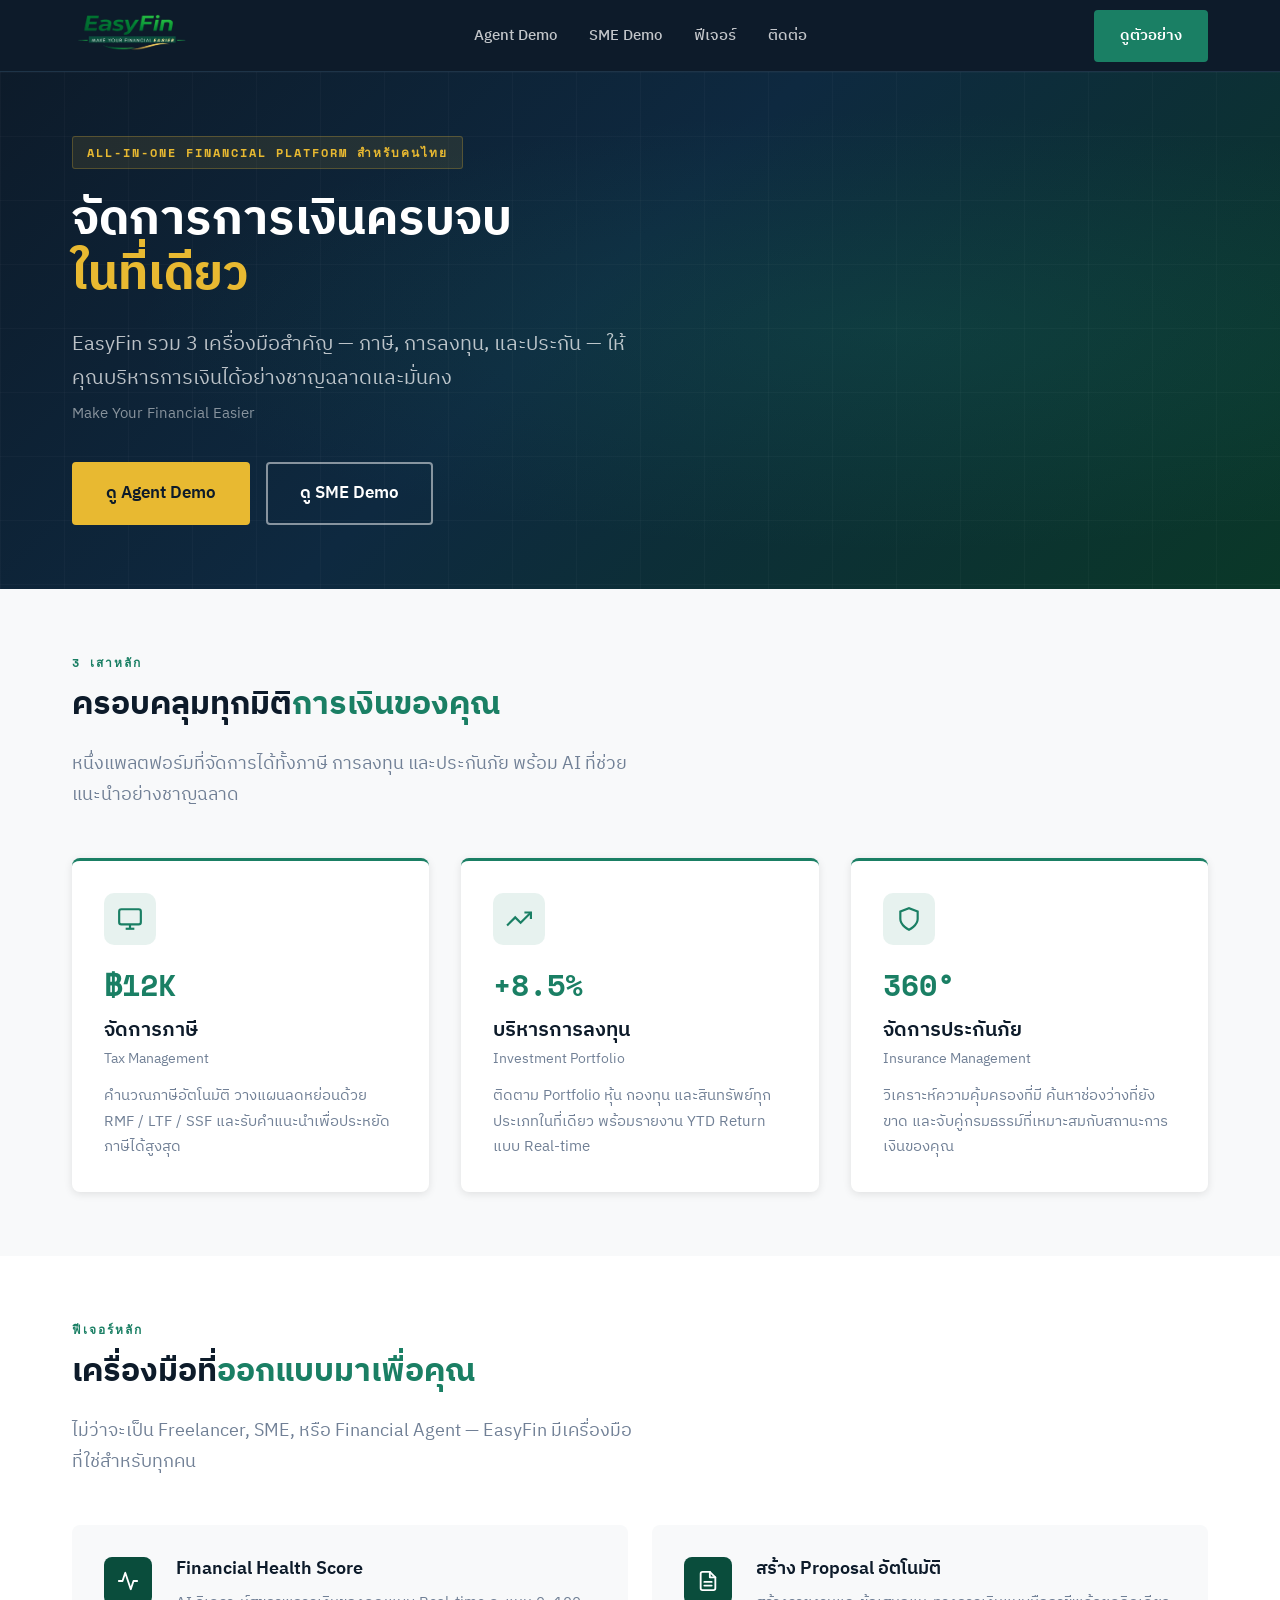
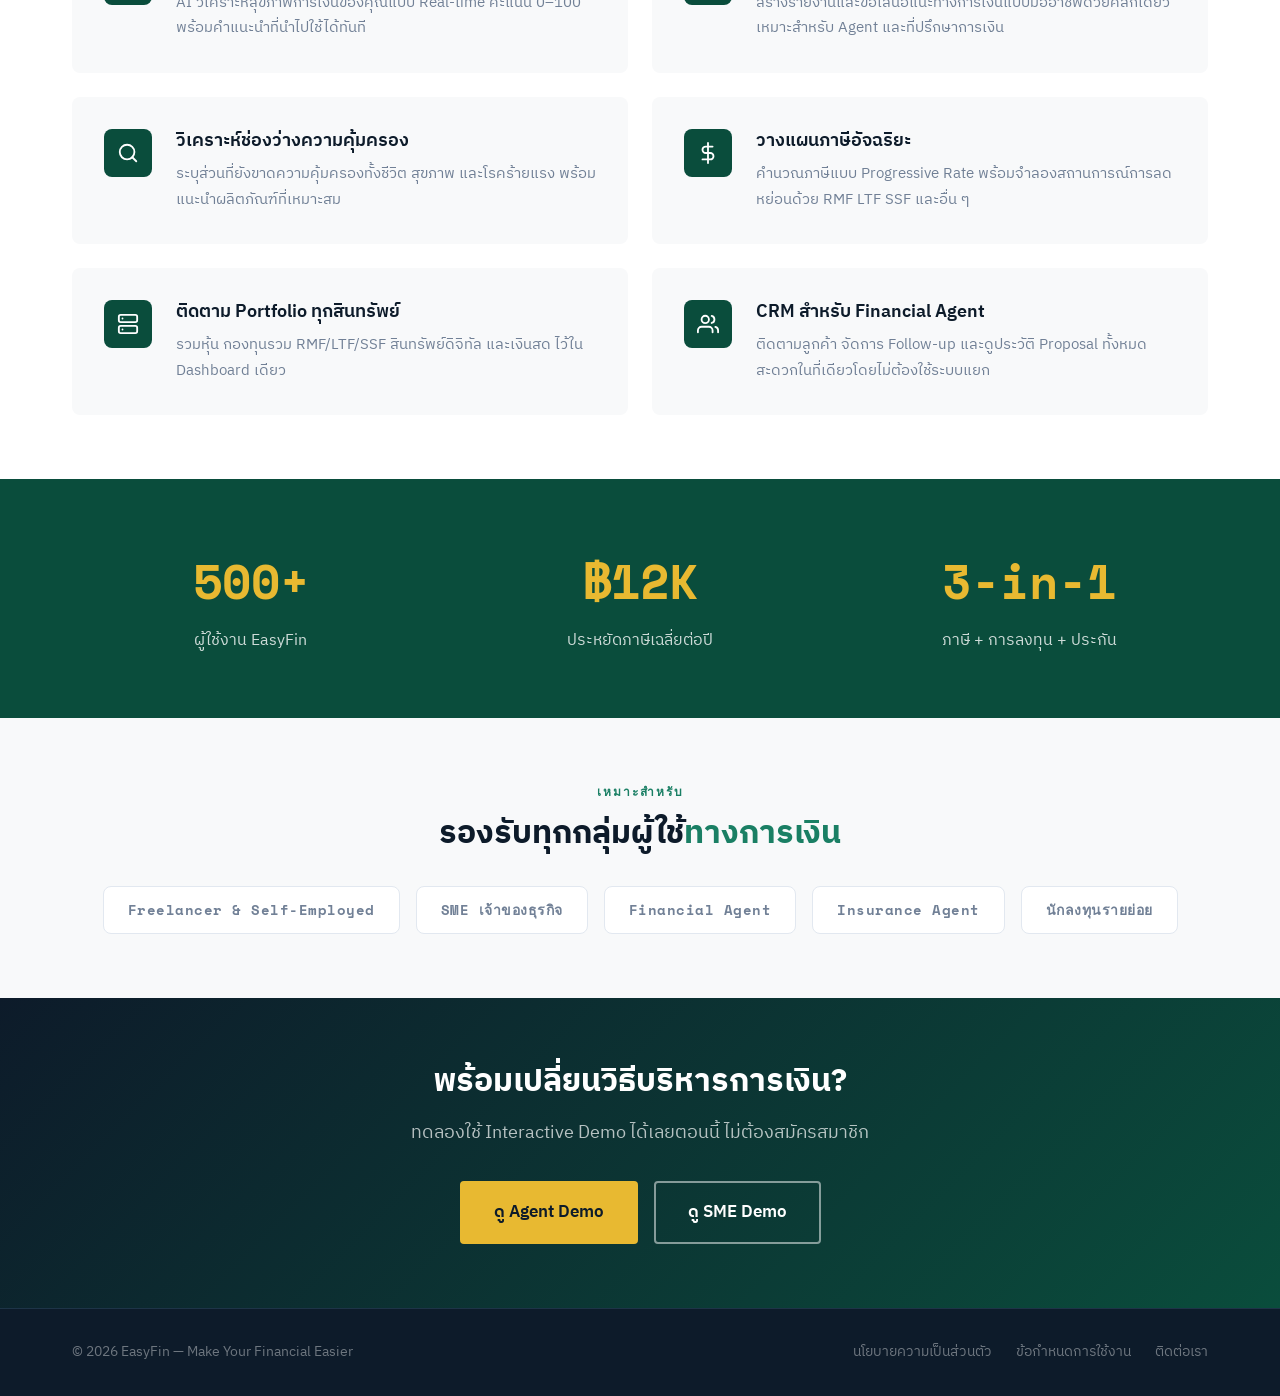
==== index.html @ 5346a288 "html and logo" ====
<!DOCTYPE html>
<html lang="th">
<head>
  <meta charset="UTF-8" />
  <meta name="viewport" content="width=device-width, initial-scale=1.0" />
  <title>EasyFin — จัดการการเงินให้ง่ายขึ้น</title>
  <link rel="preconnect" href="https://fonts.googleapis.com" />
  <link rel="preconnect" href="https://fonts.gstatic.com" crossorigin />
  <link href="https://fonts.googleapis.com/css2?family=IBM+Plex+Sans+Thai:wght@300;400;500;600;700&family=Space+Mono:wght@400;700&display=swap" rel="stylesheet" />
  <link rel="stylesheet" href="css/shared.css" />
  <link rel="stylesheet" href="css/index.css" />
</head>
<body>

  <!-- ======================================================
       HEADER
  ====================================================== -->
  <header class="site-header">
    <div class="container header-inner">

      <a href="index.html" class="logo-link" aria-label="EasyFin หน้าหลัก">
        <img src="ProjectProposal.png" alt="EasyFin Logo"
             onerror="this.style.display='none'; this.nextElementSibling.style.display='flex';" />
        <span class="logo-fallback">Easy<em>Fin</em></span>
      </a>

      <nav class="site-nav" aria-label="เมนูหลัก">
        <a href="agent-demo.html">Agent Demo</a>
        <a href="sme-demo.html">SME Demo</a>
        <a href="#features">ฟีเจอร์</a>
        <a href="#contact">ติดต่อ</a>
      </nav>

      <a href="agent-demo.html" class="btn btn-primary header-cta">ดูตัวอย่าง</a>

      <button class="hamburger" id="hamburger" aria-label="เปิด/ปิดเมนู" aria-expanded="false">
        <span></span><span></span><span></span>
      </button>
    </div>

    <nav class="mobile-nav" id="mobileNav" aria-label="เมนูมือถือ">
      <a href="agent-demo.html">Agent Demo</a>
      <a href="sme-demo.html">SME Demo</a>
      <a href="#features">ฟีเจอร์</a>
      <a href="#contact">ติดต่อ</a>
      <a href="agent-demo.html" class="btn btn-primary">ดูตัวอย่าง</a>
    </nav>
  </header>

  <!-- ======================================================
       HERO
  ====================================================== -->
  <section class="hero page-section">
    <div class="container">
      <div class="hero-content">
        <span class="hero-eyebrow">All-in-One Financial Platform สำหรับคนไทย</span>
        <h1>จัดการการเงินครบจบ<br /><span>ในที่เดียว</span></h1>
        <p class="hero-sub">
          EasyFin รวม 3 เครื่องมือสำคัญ — ภาษี, การลงทุน, และประกัน —
          ให้คุณบริหารการเงินได้อย่างชาญฉลาดและมั่นคง<br />
          <span style="font-size:15px; opacity:0.7;">Make Your Financial Easier</span>
        </p>
        <div class="hero-ctas">
          <a href="agent-demo.html" class="btn btn-accent btn-lg">ดู Agent Demo</a>
          <a href="sme-demo.html"   class="btn btn-outline btn-lg">ดู SME Demo</a>
        </div>
      </div>
    </div>
  </section>

  <!-- ======================================================
       3-PILLAR VALUE PROPS
  ====================================================== -->
  <section class="value-section page-section">
    <div class="container">
      <p class="section-label">3 เสาหลัก</p>
      <h2 class="section-heading">ครอบคลุมทุกมิติ<span>การเงินของคุณ</span></h2>
      <p class="section-sub">
        หนึ่งแพลตฟอร์มที่จัดการได้ทั้งภาษี การลงทุน และประกันภัย พร้อม AI ที่ช่วยแนะนำอย่างชาญฉลาด
      </p>

      <div class="value-grid">

        <!-- Pillar 1: Tax -->
        <div class="value-card" data-reveal data-reveal-delay="0">
          <div class="value-icon">
            <svg viewBox="0 0 24 24" fill="none" stroke="currentColor" stroke-width="2">
              <rect x="2" y="3" width="20" height="14" rx="2"/>
              <line x1="8" y1="21" x2="16" y2="21"/>
              <line x1="12" y1="17" x2="12" y2="21"/>
            </svg>
          </div>
          <div class="value-stat">฿12K</div>
          <h3>จัดการภาษี<br /><span style="font-size:14px;font-weight:400;color:var(--color-text-muted);">Tax Management</span></h3>
          <p>คำนวณภาษีอัตโนมัติ วางแผนลดหย่อนด้วย RMF / LTF / SSF และรับคำแนะนำเพื่อประหยัดภาษีได้สูงสุด</p>
        </div>

        <!-- Pillar 2: Investment -->
        <div class="value-card" data-reveal data-reveal-delay="150">
          <div class="value-icon">
            <svg viewBox="0 0 24 24" fill="none" stroke="currentColor" stroke-width="2">
              <polyline points="23 6 13.5 15.5 8.5 10.5 1 18"/>
              <polyline points="17 6 23 6 23 12"/>
            </svg>
          </div>
          <div class="value-stat">+8.5%</div>
          <h3>บริหารการลงทุน<br /><span style="font-size:14px;font-weight:400;color:var(--color-text-muted);">Investment Portfolio</span></h3>
          <p>ติดตาม Portfolio หุ้น กองทุน และสินทรัพย์ทุกประเภทในที่เดียว พร้อมรายงาน YTD Return แบบ Real-time</p>
        </div>

        <!-- Pillar 3: Insurance -->
        <div class="value-card" data-reveal data-reveal-delay="300">
          <div class="value-icon">
            <svg viewBox="0 0 24 24" fill="none" stroke="currentColor" stroke-width="2">
              <path d="M12 22s8-4 8-10V5l-8-3-8 3v7c0 6 8 10 8 10z"/>
            </svg>
          </div>
          <div class="value-stat">360°</div>
          <h3>จัดการประกันภัย<br /><span style="font-size:14px;font-weight:400;color:var(--color-text-muted);">Insurance Management</span></h3>
          <p>วิเคราะห์ความคุ้มครองที่มี ค้นหาช่องว่างที่ยังขาด และจับคู่กรมธรรม์ที่เหมาะสมกับสถานะการเงินของคุณ</p>
        </div>

      </div>
    </div>
  </section>

  <!-- ======================================================
       FEATURES SECTION
  ====================================================== -->
  <section class="features-section page-section" id="features">
    <div class="container">
      <p class="section-label">ฟีเจอร์หลัก</p>
      <h2 class="section-heading">เครื่องมือที่<span>ออกแบบมาเพื่อคุณ</span></h2>
      <p class="section-sub">
        ไม่ว่าจะเป็น Freelancer, SME, หรือ Financial Agent — EasyFin มีเครื่องมือที่ใช่สำหรับทุกคน
      </p>

      <div class="features-grid">

        <div class="feature-card" data-reveal>
          <div class="feature-icon">
            <svg viewBox="0 0 24 24"><polyline points="22 12 18 12 15 21 9 3 6 12 2 12"/></svg>
          </div>
          <div class="feature-text">
            <h3>Financial Health Score</h3>
            <p>AI วิเคราะห์สุขภาพการเงินของคุณแบบ Real-time คะแนน 0–100 พร้อมคำแนะนำที่นำไปใช้ได้ทันที</p>
          </div>
        </div>

        <div class="feature-card" data-reveal data-reveal-delay="100">
          <div class="feature-icon">
            <svg viewBox="0 0 24 24"><path d="M14 2H6a2 2 0 0 0-2 2v16a2 2 0 0 0 2 2h12a2 2 0 0 0 2-2V8z"/><polyline points="14 2 14 8 20 8"/><line x1="16" y1="13" x2="8" y2="13"/><line x1="16" y1="17" x2="8" y2="17"/></svg>
          </div>
          <div class="feature-text">
            <h3>สร้าง Proposal อัตโนมัติ</h3>
            <p>สร้างรายงานและข้อเสนอแนะทางการเงินแบบมืออาชีพด้วยคลิกเดียว เหมาะสำหรับ Agent และที่ปรึกษาการเงิน</p>
          </div>
        </div>

        <div class="feature-card" data-reveal data-reveal-delay="200">
          <div class="feature-icon">
            <svg viewBox="0 0 24 24"><circle cx="11" cy="11" r="8"/><line x1="21" y1="21" x2="16.65" y2="16.65"/></svg>
          </div>
          <div class="feature-text">
            <h3>วิเคราะห์ช่องว่างความคุ้มครอง</h3>
            <p>ระบุส่วนที่ยังขาดความคุ้มครองทั้งชีวิต สุขภาพ และโรคร้ายแรง พร้อมแนะนำผลิตภัณฑ์ที่เหมาะสม</p>
          </div>
        </div>

        <div class="feature-card" data-reveal data-reveal-delay="300">
          <div class="feature-icon">
            <svg viewBox="0 0 24 24"><line x1="12" y1="1" x2="12" y2="23"/><path d="M17 5H9.5a3.5 3.5 0 0 0 0 7h5a3.5 3.5 0 0 1 0 7H6"/></svg>
          </div>
          <div class="feature-text">
            <h3>วางแผนภาษีอัจฉริยะ</h3>
            <p>คำนวณภาษีแบบ Progressive Rate พร้อมจำลองสถานการณ์การลดหย่อนด้วย RMF LTF SSF และอื่น ๆ</p>
          </div>
        </div>

        <div class="feature-card" data-reveal data-reveal-delay="400">
          <div class="feature-icon">
            <svg viewBox="0 0 24 24"><rect x="2" y="2" width="20" height="8" rx="2" ry="2"/><rect x="2" y="14" width="20" height="8" rx="2" ry="2"/><line x1="6" y1="6" x2="6.01" y2="6"/><line x1="6" y1="18" x2="6.01" y2="18"/></svg>
          </div>
          <div class="feature-text">
            <h3>ติดตาม Portfolio ทุกสินทรัพย์</h3>
            <p>รวมหุ้น กองทุนรวม RMF/LTF/SSF สินทรัพย์ดิจิทัล และเงินสด ไว้ใน Dashboard เดียว</p>
          </div>
        </div>

        <div class="feature-card" data-reveal data-reveal-delay="500">
          <div class="feature-icon">
            <svg viewBox="0 0 24 24"><path d="M17 21v-2a4 4 0 0 0-4-4H5a4 4 0 0 0-4 4v2"/><circle cx="9" cy="7" r="4"/><path d="M23 21v-2a4 4 0 0 0-3-3.87"/><path d="M16 3.13a4 4 0 0 1 0 7.75"/></svg>
          </div>
          <div class="feature-text">
            <h3>CRM สำหรับ Financial Agent</h3>
            <p>ติดตามลูกค้า จัดการ Follow-up และดูประวัติ Proposal ทั้งหมด สะดวกในที่เดียวโดยไม่ต้องใช้ระบบแยก</p>
          </div>
        </div>

      </div>
    </div>
  </section>

  <!-- ======================================================
       STATS BAND
  ====================================================== -->
  <section class="stats-band">
    <div class="container">
      <div class="stats-band-inner">
        <div data-reveal>
          <span class="stat-value text-mono">500+</span>
          <span class="stat-label">ผู้ใช้งาน EasyFin</span>
        </div>
        <div data-reveal data-reveal-delay="150">
          <span class="stat-value text-mono">฿12K</span>
          <span class="stat-label">ประหยัดภาษีเฉลี่ยต่อปี</span>
        </div>
        <div data-reveal data-reveal-delay="300">
          <span class="stat-value text-mono">3-in-1</span>
          <span class="stat-label">ภาษี + การลงทุน + ประกัน</span>
        </div>
      </div>
    </div>
  </section>

  <!-- ======================================================
       WHO IS EASYFIN FOR
  ====================================================== -->
  <section class="trust-section page-section">
    <div class="container">
      <div class="trust-inner">
        <p class="section-label">เหมาะสำหรับ</p>
        <h2 class="section-heading">
          รองรับทุกกลุ่มผู้ใช้<span>ทางการเงิน</span>
        </h2>
        <div class="trust-logos">
          <div class="trust-logo-item">Freelancer &amp; Self-Employed</div>
          <div class="trust-logo-item">SME เจ้าของธุรกิจ</div>
          <div class="trust-logo-item">Financial Agent</div>
          <div class="trust-logo-item">Insurance Agent</div>
          <div class="trust-logo-item">นักลงทุนรายย่อย</div>
        </div>
      </div>
    </div>
  </section>

  <!-- ======================================================
       CTA BANNER
  ====================================================== -->
  <section class="cta-banner page-section" id="contact">
    <div class="container">
      <h2>พร้อมเปลี่ยนวิธีบริหารการเงิน?</h2>
      <p>ทดลองใช้ Interactive Demo ได้เลยตอนนี้ ไม่ต้องสมัครสมาชิก</p>
      <div class="cta-banner-btns">
        <a href="agent-demo.html" class="btn btn-accent btn-lg">ดู Agent Demo</a>
        <a href="sme-demo.html"   class="btn btn-outline btn-lg">ดู SME Demo</a>
      </div>
    </div>
  </section>

  <!-- ======================================================
       FOOTER
  ====================================================== -->
  <footer class="site-footer">
    <div class="container footer-inner">
      <span class="footer-copy">&copy; 2026 EasyFin &mdash; Make Your Financial Easier</span>
      <div class="footer-links">
        <a href="#">นโยบายความเป็นส่วนตัว</a>
        <a href="#">ข้อกำหนดการใช้งาน</a>
        <a href="#contact">ติดต่อเรา</a>
      </div>
    </div>
  </footer>

  <script src="js/shared.js"></script>
</body>
</html>
---- css/shared.css ----
/* ============================================================
   EASYFIN — SHARED STYLES
   Used by: index.html, agent-demo.html, sme-demo.html
   ============================================================ */

/* ------------------------------------------------------------
   1. DESIGN TOKENS
   ------------------------------------------------------------ */
:root {
  /* Brand colours */
  --color-primary:      #0A4D3C;
  --color-secondary:    #1A7F64;
  --color-accent:       #E8B931;
  --color-dark-bg:      #0D1B2A;
  --color-dark-card:    #122333;
  --color-dark-border:  #1E3448;

  /* Surface colours */
  --color-light-bg:     #F8F9FA;
  --color-white:        #FFFFFF;
  --color-border:       #E2E8F0;

  /* Text */
  --color-text-dark:    #2D3748;
  --color-text-muted:   #718096;
  --color-text-light:   rgba(255, 255, 255, 0.75);

  /* Semantic */
  --color-success:      #48BB78;
  --color-warning:      #ED8936;
  --color-error:        #F56565;

  /* Typography */
  --font-body:  'IBM Plex Sans Thai', sans-serif;
  --font-mono:  'Space Mono', monospace;

  /* Shape */
  --radius-card:  8px;
  --radius-btn:   4px;
  --radius-input: 4px;

  /* Elevation */
  --shadow-card:    0 2px 8px  rgba(0, 0, 0, 0.10);
  --shadow-raised:  0 4px 20px rgba(0, 0, 0, 0.18);
  --shadow-modal:   0 8px 40px rgba(0, 0, 0, 0.35);

  /* Spacing scale */
  --sp-1:   4px;
  --sp-2:   8px;
  --sp-3:  12px;
  --sp-4:  16px;
  --sp-6:  24px;
  --sp-8:  32px;
  --sp-12: 48px;
  --sp-16: 64px;

  /* Transitions */
  --transition: 0.3s ease;
}

/* ------------------------------------------------------------
   2. RESET & BASE
   ------------------------------------------------------------ */
*, *::before, *::after {
  box-sizing: border-box;
  margin: 0;
  padding: 0;
}

html { scroll-behavior: smooth; }

body {
  font-family: var(--font-body);
  font-size: 16px;
  line-height: 1.6;
  color: var(--color-text-dark);
  background: var(--color-white);
  -webkit-font-smoothing: antialiased;
}

img   { max-width: 100%; display: block; }
a     { text-decoration: none; color: inherit; }
ul    { list-style: none; }
button { font-family: var(--font-body); cursor: pointer; }

/* ------------------------------------------------------------
   3. LAYOUT UTILITIES
   ------------------------------------------------------------ */
.container {
  max-width: 1200px;
  margin: 0 auto;
  padding: 0 var(--sp-8);
}

.sr-only {
  position: absolute;
  width: 1px; height: 1px;
  overflow: hidden;
  clip: rect(0,0,0,0);
  white-space: nowrap;
}

/* ------------------------------------------------------------
   4. TYPOGRAPHY
   ------------------------------------------------------------ */
h1 { font-size: 48px; font-weight: 700; line-height: 1.15; }
h2 { font-size: 32px; font-weight: 700; line-height: 1.25; }
h3 { font-size: 24px; font-weight: 600; line-height: 1.35; }
h4 { font-size: 18px; font-weight: 600; line-height: 1.4; }
p  { font-size: 16px; line-height: 1.7; }

.text-mono   { font-family: var(--font-mono); }
.text-accent { color: var(--color-accent); }
.text-muted  { color: var(--color-text-muted); }
.text-success { color: var(--color-success); }
.text-warning { color: var(--color-warning); }
.text-error   { color: var(--color-error); }

/* ------------------------------------------------------------
   5. BUTTONS
   ------------------------------------------------------------ */
.btn {
  display: inline-flex;
  align-items: center;
  justify-content: center;
  gap: var(--sp-2);
  padding: 12px 24px;
  border-radius: var(--radius-btn);
  font-family: var(--font-body);
  font-size: 15px;
  font-weight: 600;
  border: 2px solid transparent;
  cursor: pointer;
  white-space: nowrap;
  transition:
    background   var(--transition),
    color        var(--transition),
    border-color var(--transition),
    transform    var(--transition),
    box-shadow   var(--transition);
}

.btn:hover  { transform: translateY(-1px); box-shadow: var(--shadow-raised); }
.btn:active { transform: translateY(0); box-shadow: none; }

/* Variants */
.btn-primary {
  background: var(--color-secondary);
  color: var(--color-white);
  border-color: var(--color-secondary);
}
.btn-primary:hover {
  background: var(--color-primary);
  border-color: var(--color-primary);
}

.btn-outline {
  background: transparent;
  color: var(--color-white);
  border-color: rgba(255, 255, 255, 0.5);
}
.btn-outline:hover {
  border-color: var(--color-white);
  background: rgba(255, 255, 255, 0.08);
}

.btn-outline-dark {
  background: transparent;
  color: var(--color-secondary);
  border-color: var(--color-secondary);
}
.btn-outline-dark:hover {
  background: var(--color-secondary);
  color: var(--color-white);
}

.btn-accent {
  background: var(--color-accent);
  color: var(--color-dark-bg);
  border-color: var(--color-accent);
}
.btn-accent:hover {
  background: #d4a520;
  border-color: #d4a520;
}

.btn-ghost {
  background: transparent;
  color: var(--color-text-muted);
  border-color: var(--color-border);
}
.btn-ghost:hover {
  background: var(--color-light-bg);
  color: var(--color-text-dark);
}

/* Sizes */
.btn-sm { padding: 8px 16px;  font-size: 13px; }
.btn-lg { padding: 16px 32px; font-size: 17px; }

/* States */
.btn:disabled {
  opacity: 0.5;
  cursor: not-allowed;
  transform: none;
  box-shadow: none;
}

/* ------------------------------------------------------------
   6. FORM ELEMENTS
   ------------------------------------------------------------ */
.form-group {
  display: flex;
  flex-direction: column;
  gap: var(--sp-2);
}

.form-label {
  font-size: 14px;
  font-weight: 600;
  color: var(--color-text-dark);
}

.form-input,
.form-select,
.form-textarea {
  width: 100%;
  padding: 10px 14px;
  border: 1.5px solid var(--color-border);
  border-radius: var(--radius-input);
  font-family: var(--font-body);
  font-size: 15px;
  color: var(--color-text-dark);
  background: var(--color-white);
  transition: border-color var(--transition), box-shadow var(--transition);
  outline: none;
}

.form-input:focus,
.form-select:focus,
.form-textarea:focus {
  border-color: var(--color-secondary);
  box-shadow: 0 0 0 3px rgba(26, 127, 100, 0.12);
}

.form-textarea { resize: vertical; min-height: 80px; }

/* Range slider */
.form-range {
  -webkit-appearance: none;
  appearance: none;
  width: 100%;
  height: 4px;
  border-radius: 2px;
  background: var(--color-border);
  outline: none;
  cursor: pointer;
}
.form-range::-webkit-slider-thumb {
  -webkit-appearance: none;
  width: 18px; height: 18px;
  border-radius: 50%;
  background: var(--color-secondary);
  cursor: pointer;
  transition: background var(--transition), transform var(--transition);
}
.form-range::-webkit-slider-thumb:hover {
  background: var(--color-primary);
  transform: scale(1.15);
}

/* ------------------------------------------------------------
   7. BADGES
   ------------------------------------------------------------ */
.badge {
  display: inline-flex;
  align-items: center;
  padding: 3px 10px;
  border-radius: 999px;
  font-size: 12px;
  font-weight: 700;
  font-family: var(--font-mono);
  text-transform: uppercase;
  letter-spacing: 0.5px;
}

.badge-success { background: rgba(72,187,120,0.15);  color: #276749; }
.badge-warning { background: rgba(237,137,54,0.15);  color: #9C4221; }
.badge-error   { background: rgba(245,101,101,0.15); color: #9B2C2C; }
.badge-info    { background: rgba(66,153,225,0.15);  color: #2B6CB0; }
.badge-neutral { background: var(--color-border);    color: var(--color-text-muted); }

/* ------------------------------------------------------------
   8. CARDS
   ------------------------------------------------------------ */
.card {
  background: var(--color-white);
  border-radius: var(--radius-card);
  box-shadow: var(--shadow-card);
  padding: var(--sp-6);
}

.card-dark {
  background: var(--color-dark-card);
  border: 1px solid var(--color-dark-border);
  border-radius: var(--radius-card);
  padding: var(--sp-6);
}

/* ------------------------------------------------------------
   9. HEADER / NAVIGATION
   ------------------------------------------------------------ */
.site-header {
  position: sticky;
  top: 0;
  z-index: 200;
  height: 72px;
  background: var(--color-dark-bg);
  border-bottom: 1px solid var(--color-dark-border);
  display: flex;
  align-items: center;
}

.header-inner {
  display: flex;
  align-items: center;
  justify-content: space-between;
  width: 100%;
}

/* Logo */
.logo-link {
  display: flex;
  align-items: center;
  gap: var(--sp-3);
  flex-shrink: 0;
}
.logo-link img {
  height: 44px;
  width: auto;
  object-fit: contain;
}
.logo-fallback {
  display: none;
  font-family: var(--font-mono);
  font-size: 20px;
  font-weight: 700;
  color: var(--color-white);
  letter-spacing: -0.5px;
}
.logo-fallback em {
  font-style: normal;
  color: var(--color-accent);
}

/* Desktop nav links */
.site-nav {
  display: flex;
  align-items: center;
  gap: var(--sp-8);
}
.site-nav a {
  color: var(--color-text-light);
  font-size: 15px;
  font-weight: 500;
  position: relative;
  transition: color var(--transition);
}
.site-nav a::after {
  content: '';
  position: absolute;
  bottom: -4px; left: 0; right: 0;
  height: 2px;
  background: var(--color-accent);
  transform: scaleX(0);
  transform-origin: left;
  transition: transform var(--transition);
}
.site-nav a:hover       { color: var(--color-white); }
.site-nav a:hover::after,
.site-nav a.active::after { transform: scaleX(1); }
.site-nav a.active      { color: var(--color-white); }

/* Hamburger button */
.hamburger {
  display: none;
  flex-direction: column;
  gap: 5px;
  background: none;
  border: none;
  padding: var(--sp-2);
  cursor: pointer;
}
.hamburger span {
  display: block;
  width: 24px; height: 2px;
  background: var(--color-white);
  border-radius: 2px;
  transition: transform var(--transition), opacity var(--transition);
}
.hamburger[aria-expanded="true"] span:nth-child(1) { transform: translateY(7px) rotate(45deg); }
.hamburger[aria-expanded="true"] span:nth-child(2) { opacity: 0; }
.hamburger[aria-expanded="true"] span:nth-child(3) { transform: translateY(-7px) rotate(-45deg); }

/* Mobile nav drawer */
.mobile-nav {
  display: none;
  position: absolute;
  top: 72px; left: 0; right: 0;
  background: var(--color-dark-bg);
  border-bottom: 1px solid var(--color-dark-border);
  padding: var(--sp-6);
  flex-direction: column;
  gap: var(--sp-4);
  z-index: 199;
}
.mobile-nav.is-open { display: flex; }
.mobile-nav a {
  color: rgba(255, 255, 255, 0.8);
  font-size: 16px;
  font-weight: 500;
  padding: var(--sp-2) 0;
  border-bottom: 1px solid var(--color-dark-border);
  transition: color var(--transition);
}
.mobile-nav a:hover { color: var(--color-white); }
.mobile-nav .btn    { margin-top: var(--sp-2); width: 100%; }

/* ------------------------------------------------------------
   10. FOOTER
   ------------------------------------------------------------ */
.site-footer {
  background: var(--color-dark-bg);
  border-top: 1px solid var(--color-dark-border);
  padding: var(--sp-8) 0;
}
.footer-inner {
  display: flex;
  align-items: center;
  justify-content: space-between;
  flex-wrap: wrap;
  gap: var(--sp-4);
}
.footer-copy {
  font-size: 14px;
  color: rgba(255, 255, 255, 0.4);
}
.footer-links {
  display: flex;
  gap: var(--sp-6);
}
.footer-links a {
  font-size: 14px;
  color: rgba(255, 255, 255, 0.4);
  transition: color var(--transition);
}
.footer-links a:hover { color: rgba(255, 255, 255, 0.8); }

/* ------------------------------------------------------------
   11. SECTION UTILITIES
   ------------------------------------------------------------ */
.section-label {
  font-family: var(--font-mono);
  font-size: 12px;
  font-weight: 700;
  text-transform: uppercase;
  letter-spacing: 2px;
  color: var(--color-secondary);
  margin-bottom: var(--sp-3);
}
.section-heading {
  color: var(--color-dark-bg);
  margin-bottom: var(--sp-6);
}
.section-heading span { color: var(--color-secondary); }
.section-sub {
  font-size: 18px;
  color: var(--color-text-muted);
  max-width: 560px;
  margin-bottom: var(--sp-12);
}

/* Divider */
.divider {
  border: none;
  border-top: 1px solid var(--color-border);
  margin: var(--sp-6) 0;
}

/* ------------------------------------------------------------
   12. MODAL
   ------------------------------------------------------------ */
.modal-overlay {
  position: fixed;
  inset: 0;
  background: rgba(0, 0, 0, 0.6);
  display: flex;
  align-items: center;
  justify-content: center;
  z-index: 500;
  opacity: 0;
  pointer-events: none;
  transition: opacity var(--transition);
  padding: var(--sp-6);
}
.modal-overlay.is-open {
  opacity: 1;
  pointer-events: all;
}

.modal {
  background: var(--color-white);
  border-radius: var(--radius-card);
  box-shadow: var(--shadow-modal);
  width: 100%;
  max-width: 680px;
  max-height: 90vh;
  overflow-y: auto;
  transform: translateY(20px);
  transition: transform var(--transition);
}
.modal-overlay.is-open .modal { transform: translateY(0); }

.modal-header {
  display: flex;
  align-items: center;
  justify-content: space-between;
  padding: var(--sp-6);
  border-bottom: 1px solid var(--color-border);
}
.modal-header h3 { margin: 0; }

.modal-close {
  background: none;
  border: none;
  font-size: 24px;
  color: var(--color-text-muted);
  cursor: pointer;
  line-height: 1;
  padding: var(--sp-1);
  transition: color var(--transition);
}
.modal-close:hover { color: var(--color-text-dark); }

.modal-body    { padding: var(--sp-6); }
.modal-footer  {
  padding: var(--sp-4) var(--sp-6);
  border-top: 1px solid var(--color-border);
  display: flex;
  justify-content: flex-end;
  gap: var(--sp-3);
}

/* ------------------------------------------------------------
   13. TABS
   ------------------------------------------------------------ */
.tabs {
  display: flex;
  gap: 0;
  border-bottom: 2px solid var(--color-border);
  overflow-x: auto;
}
.tab-btn {
  background: none;
  border: none;
  border-bottom: 2px solid transparent;
  margin-bottom: -2px;
  padding: 12px var(--sp-6);
  font-size: 15px;
  font-weight: 500;
  color: var(--color-text-muted);
  cursor: pointer;
  white-space: nowrap;
  transition: color var(--transition), border-color var(--transition);
}
.tab-btn:hover  { color: var(--color-text-dark); }
.tab-btn.active {
  color: var(--color-secondary);
  border-bottom-color: var(--color-secondary);
  font-weight: 600;
}

.tab-panel         { display: none; }
.tab-panel.active  { display: block; }

/* ------------------------------------------------------------
   14. RESPONSIVE BREAKPOINTS
   ------------------------------------------------------------ */
@media (max-width: 1199px) {
  .container { padding: 0 var(--sp-6); }
}

@media (max-width: 767px) {
  h1 { font-size: 32px; }
  h2 { font-size: 26px; }
  h3 { font-size: 20px; }

  .container { padding: 0 var(--sp-4); }

  /* Swap desktop nav for hamburger */
  .site-nav,
  .header-cta   { display: none; }
  .hamburger    { display: flex; }

  /* Footer stacks */
  .footer-inner { flex-direction: column; text-align: center; }
  .footer-links { flex-direction: column; gap: var(--sp-3); align-items: center; }

  /* Buttons full-width in mobile */
  .btn-block-mobile { width: 100%; }
}
---- css/index.css ----
/* ============================================================
   EASYFIN — INDEX / LANDING PAGE STYLES
   Requires: css/shared.css
   ============================================================ */

/* ------------------------------------------------------------
   HERO
   ------------------------------------------------------------ */
.hero {
  background: linear-gradient(
    135deg,
    var(--color-dark-bg)   0%,
    #0E2940               45%,
    #0A3828              100%
  );
  color: var(--color-white);
  padding: var(--sp-16) 0 calc(var(--sp-16) + 20px);
  position: relative;
  overflow: hidden;
}

/* Subtle radial glow */
.hero::before {
  content: '';
  position: absolute;
  inset: 0;
  background: radial-gradient(ellipse at 70% 50%, rgba(26,127,100,0.18) 0%, transparent 60%);
  pointer-events: none;
}

/* Decorative grid lines */
.hero::after {
  content: '';
  position: absolute;
  inset: 0;
  background-image:
    linear-gradient(rgba(255,255,255,0.025) 1px, transparent 1px),
    linear-gradient(90deg, rgba(255,255,255,0.025) 1px, transparent 1px);
  background-size: 64px 64px;
  pointer-events: none;
}

.hero-content {
  position: relative;
  z-index: 1;
  max-width: 720px;
}

.hero-eyebrow {
  display: inline-block;
  font-family: var(--font-mono);
  font-size: 12px;
  font-weight: 700;
  text-transform: uppercase;
  letter-spacing: 2px;
  color: var(--color-accent);
  background: rgba(232,185,49,0.10);
  border: 1px solid rgba(232,185,49,0.25);
  padding: 6px 14px;
  border-radius: 3px;
  margin-bottom: var(--sp-6);
}

.hero h1 {
  color: var(--color-white);
  margin-bottom: var(--sp-6);
}
.hero h1 span { color: var(--color-accent); }

.hero-sub {
  font-size: 20px;
  color: rgba(255,255,255,0.72);
  margin-bottom: var(--sp-8);
  max-width: 580px;
}

.hero-ctas {
  display: flex;
  flex-wrap: wrap;
  gap: var(--sp-4);
}

/* ------------------------------------------------------------
   SHARED SECTION SPACING
   ------------------------------------------------------------ */
.page-section { padding: var(--sp-16) 0; }

/* ------------------------------------------------------------
   VALUE PROPOSITIONS
   ------------------------------------------------------------ */
.value-section { background: var(--color-light-bg); }

.value-grid {
  display: grid;
  grid-template-columns: repeat(3, 1fr);
  gap: var(--sp-8);
}

.value-card {
  background: var(--color-white);
  border-radius: var(--radius-card);
  padding: var(--sp-8);
  box-shadow: var(--shadow-card);
  border-top: 3px solid var(--color-secondary);
  transition: transform var(--transition), box-shadow var(--transition);
}
.value-card:hover {
  transform: translateY(-4px);
  box-shadow: var(--shadow-raised);
}

.value-icon {
  width: 52px; height: 52px;
  border-radius: 10px;
  background: rgba(26,127,100,0.10);
  display: flex;
  align-items: center;
  justify-content: center;
  margin-bottom: var(--sp-4);
}
.value-icon svg {
  width: 26px; height: 26px;
  color: var(--color-secondary);
}

.value-stat {
  font-family: var(--font-mono);
  font-size: 30px;
  font-weight: 700;
  color: var(--color-secondary);
  margin-bottom: var(--sp-2);
}
.value-card h3 {
  font-size: 20px;
  color: var(--color-dark-bg);
  margin-bottom: var(--sp-3);
}
.value-card p {
  color: var(--color-text-muted);
  font-size: 15px;
}

/* ------------------------------------------------------------
   FEATURES
   ------------------------------------------------------------ */
.features-section { background: var(--color-white); }

.features-grid {
  display: grid;
  grid-template-columns: repeat(2, 1fr);
  gap: var(--sp-6);
}

.feature-card {
  background: var(--color-light-bg);
  border-radius: var(--radius-card);
  padding: var(--sp-8);
  display: flex;
  gap: var(--sp-6);
  align-items: flex-start;
  transition: transform var(--transition), box-shadow var(--transition);
}
.feature-card:hover {
  transform: translateY(-2px);
  box-shadow: var(--shadow-card);
}

.feature-icon {
  flex-shrink: 0;
  width: 48px; height: 48px;
  border-radius: 8px;
  background: var(--color-primary);
  display: flex;
  align-items: center;
  justify-content: center;
}
.feature-icon svg {
  width: 22px; height: 22px;
  stroke: var(--color-white);
  fill: none;
  stroke-width: 2;
  stroke-linecap: round;
  stroke-linejoin: round;
}

.feature-text h3 {
  font-size: 18px;
  color: var(--color-dark-bg);
  margin-bottom: var(--sp-2);
}
.feature-text p {
  font-size: 15px;
  color: var(--color-text-muted);
}

/* ------------------------------------------------------------
   STATS / SOCIAL PROOF BAND
   ------------------------------------------------------------ */
.stats-band {
  background: var(--color-primary);
  color: var(--color-white);
}
.stats-band-inner {
  display: grid;
  grid-template-columns: repeat(3, 1fr);
  gap: var(--sp-8);
  padding: var(--sp-16) 0;
  text-align: center;
}

.stat-value {
  font-family: var(--font-mono);
  font-size: 48px;
  font-weight: 700;
  color: var(--color-accent);
  margin-bottom: var(--sp-2);
  display: block;
}
.stat-label {
  font-size: 16px;
  color: rgba(255,255,255,0.80);
}

/* ------------------------------------------------------------
   TRUST SECTION
   ------------------------------------------------------------ */
.trust-section { background: var(--color-light-bg); }
.trust-section .section-heading,
.trust-section .section-label { text-align: center; }

.trust-logos {
  display: flex;
  justify-content: center;
  flex-wrap: wrap;
  gap: var(--sp-4);
  margin-top: var(--sp-8);
}
.trust-logo-item {
  font-family: var(--font-mono);
  font-size: 14px;
  font-weight: 700;
  color: var(--color-text-muted);
  padding: 12px 24px;
  border: 1px solid var(--color-border);
  border-radius: var(--radius-card);
  background: var(--color-white);
  letter-spacing: 0.5px;
  transition: border-color var(--transition), color var(--transition);
}
.trust-logo-item:hover {
  border-color: var(--color-secondary);
  color: var(--color-primary);
}

/* ------------------------------------------------------------
   CTA BANNER
   ------------------------------------------------------------ */
.cta-banner {
  background: linear-gradient(135deg, var(--color-dark-bg) 0%, var(--color-primary) 100%);
  color: var(--color-white);
  text-align: center;
  padding: var(--sp-16) 0;
}
.cta-banner h2  { color: var(--color-white); margin-bottom: var(--sp-4); }
.cta-banner p   { color: rgba(255,255,255,0.70); font-size: 18px; margin-bottom: var(--sp-8); }
.cta-banner-btns {
  display: flex;
  gap: var(--sp-4);
  justify-content: center;
  flex-wrap: wrap;
}

/* ------------------------------------------------------------
   RESPONSIVE
   ------------------------------------------------------------ */
@media (max-width: 1199px) {
  .value-grid { grid-template-columns: repeat(2, 1fr); }
}

@media (max-width: 767px) {
  .hero { padding: var(--sp-12) 0; }
  .hero-sub { font-size: 17px; }
  .hero-ctas { flex-direction: column; }
  .hero-ctas .btn { width: 100%; }

  .value-grid    { grid-template-columns: 1fr; }
  .features-grid { grid-template-columns: 1fr; }

  .stats-band-inner {
    grid-template-columns: 1fr;
    gap: var(--sp-8);
  }
  .stat-value { font-size: 36px; }

  .cta-banner-btns { flex-direction: column; align-items: center; }
  .cta-banner-btns .btn { width: 100%; max-width: 340px; }
}
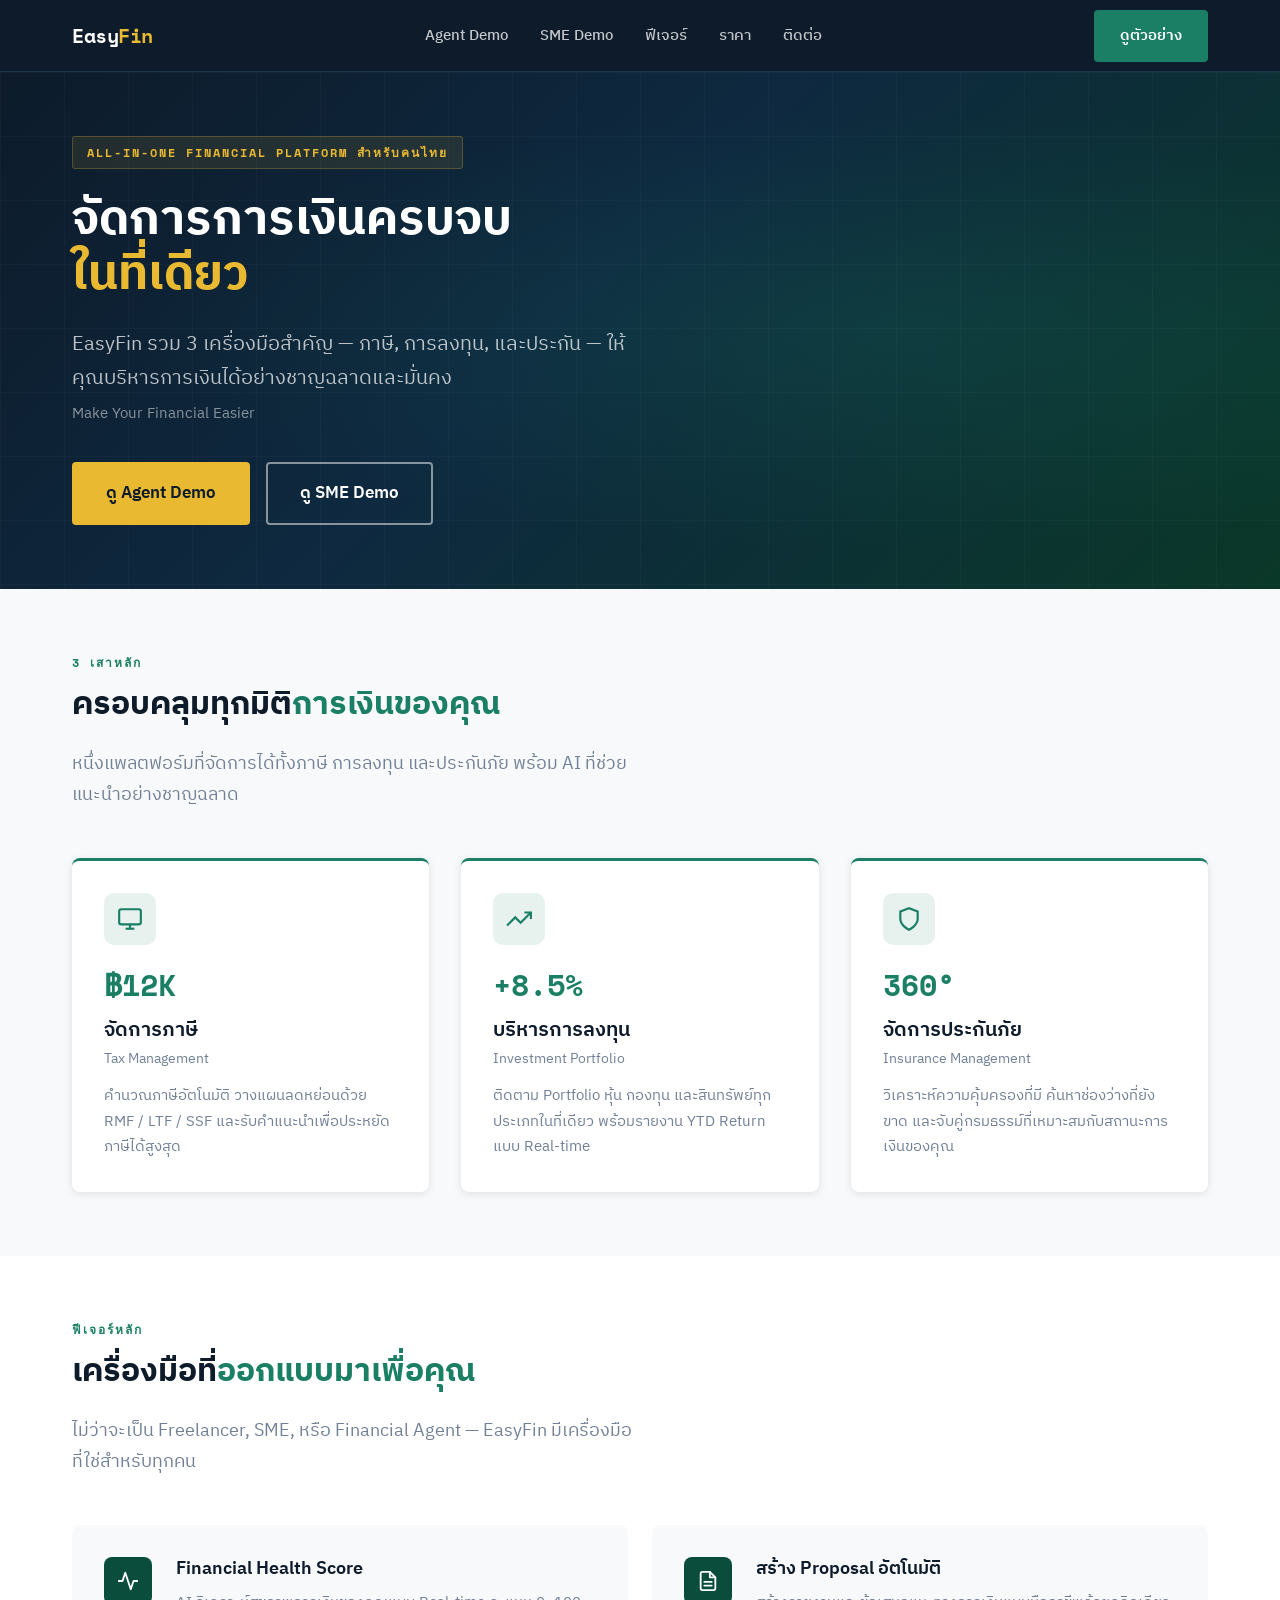
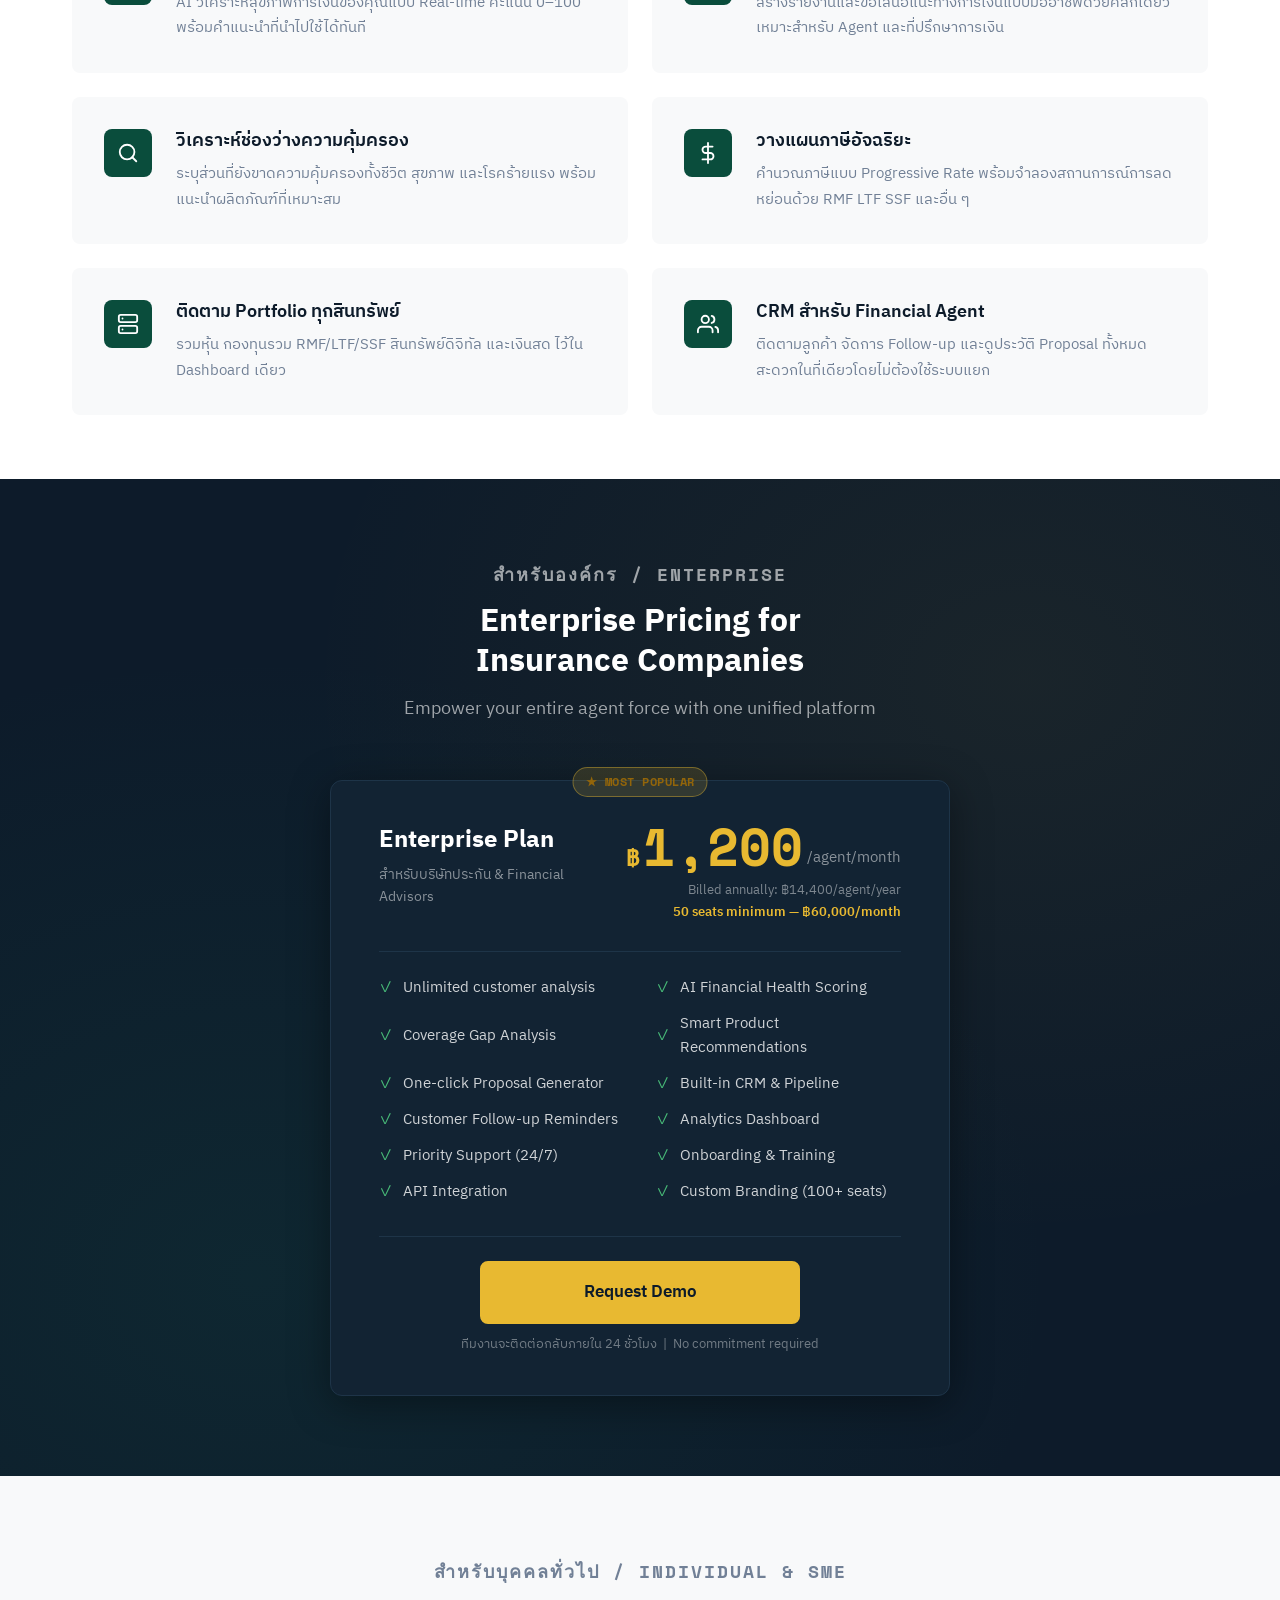
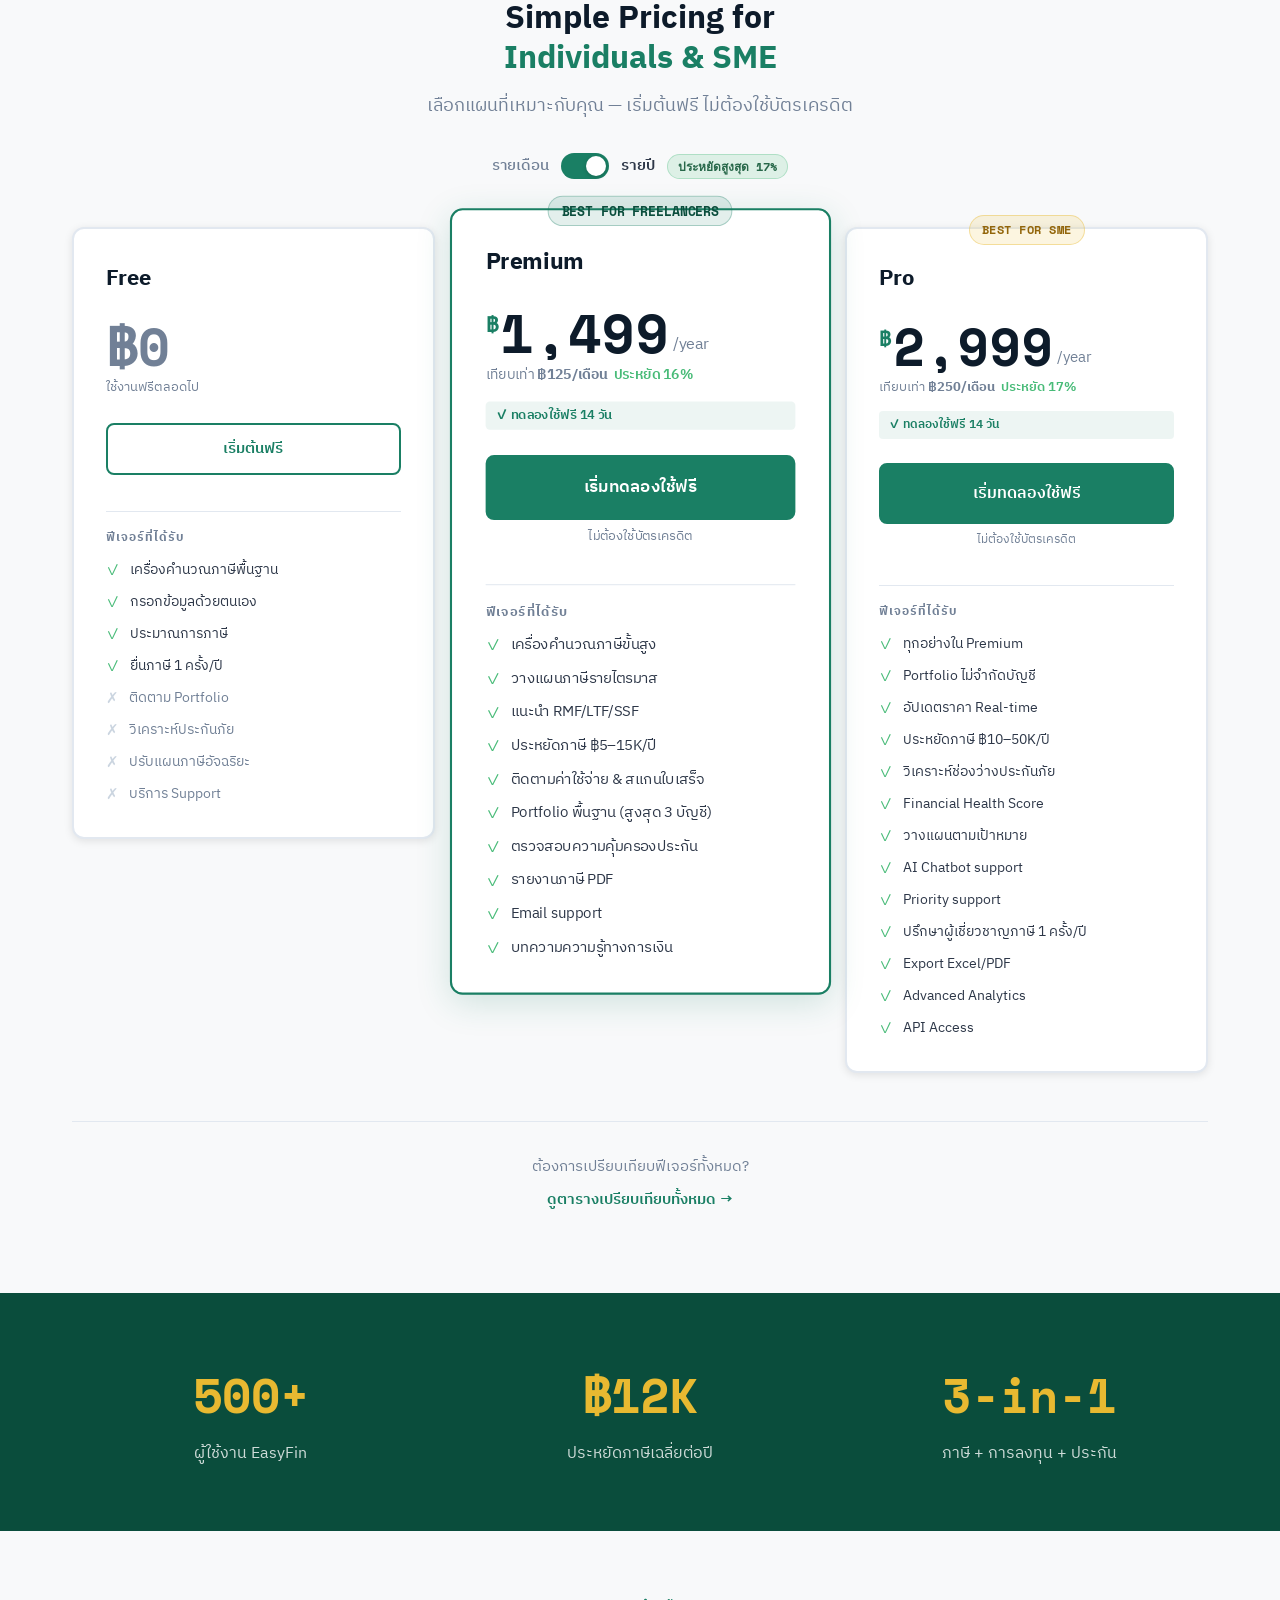
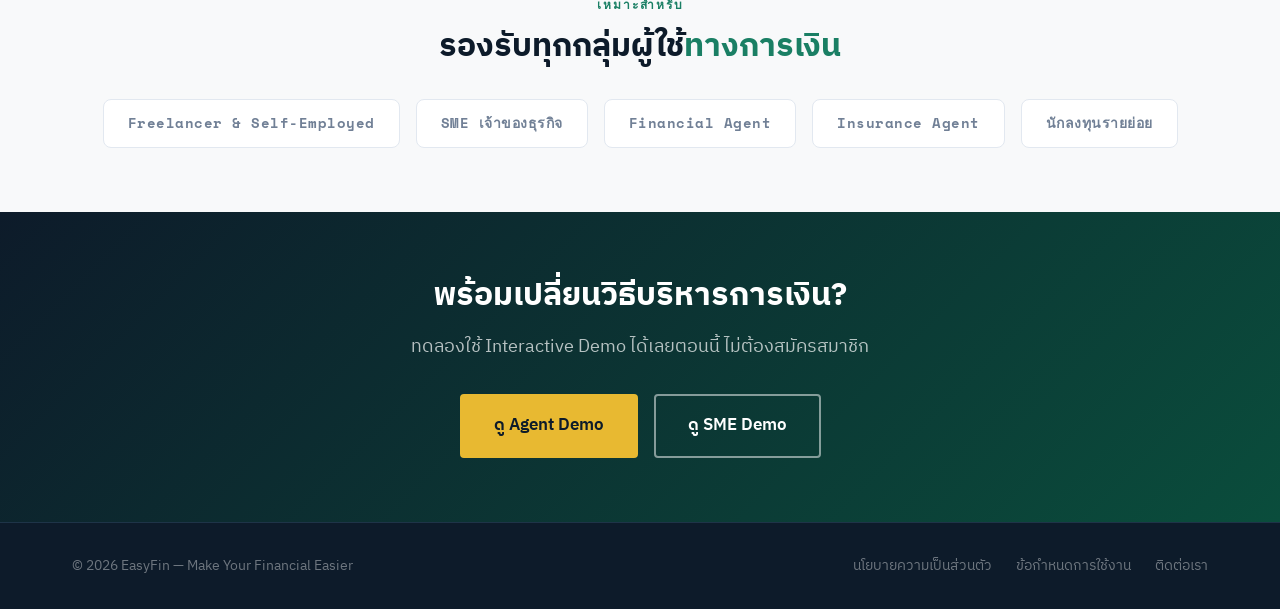
==== commit bb310eaa: "Update index.html" ====
--- a/index.html
+++ b/index.html
@@ -9,6 +9,7 @@
   <link href="https://fonts.googleapis.com/css2?family=IBM+Plex+Sans+Thai:wght@300;400;500;600;700&family=Space+Mono:wght@400;700&display=swap" rel="stylesheet" />
   <link rel="stylesheet" href="css/shared.css" />
   <link rel="stylesheet" href="css/index.css" />
+  <link rel="stylesheet" href="css/pricing.css" />
 </head>
 <body>
 
@@ -19,7 +20,7 @@
     <div class="container header-inner">
 
       <a href="index.html" class="logo-link" aria-label="EasyFin หน้าหลัก">
-        <img src="ProjectProposal.png" alt="EasyFin Logo"
+        <img src="Project%20Proposal.png" alt="EasyFin Logo"
              onerror="this.style.display='none'; this.nextElementSibling.style.display='flex';" />
         <span class="logo-fallback">Easy<em>Fin</em></span>
       </a>
@@ -28,6 +29,7 @@
         <a href="agent-demo.html">Agent Demo</a>
         <a href="sme-demo.html">SME Demo</a>
         <a href="#features">ฟีเจอร์</a>
+        <a href="#pricing">ราคา</a>
         <a href="#contact">ติดต่อ</a>
       </nav>
 
@@ -42,6 +44,7 @@
       <a href="agent-demo.html">Agent Demo</a>
       <a href="sme-demo.html">SME Demo</a>
       <a href="#features">ฟีเจอร์</a>
+      <a href="#pricing">ราคา</a>
       <a href="#contact">ติดต่อ</a>
       <a href="agent-demo.html" class="btn btn-primary">ดูตัวอย่าง</a>
     </nav>
@@ -202,6 +205,246 @@
   </section>
 
   <!-- ======================================================
+       PRICING — B2B ENTERPRISE
+  ====================================================== -->
+  <section class="pricing-b2b" id="pricing">
+    <div class="container">
+
+      <div class="pricing-section-header">
+        <p class="section-label" style="justify-content:center; display:flex;">สำหรับองค์กร / Enterprise</p>
+        <h2>Enterprise Pricing for<br />Insurance Companies</h2>
+        <p>Empower your entire agent force with one unified platform</p>
+      </div>
+
+      <div class="enterprise-card-wrap">
+        <div class="enterprise-card">
+
+          <!-- Most Popular badge -->
+          <div class="enterprise-card-badge">
+            <span class="pricing-badge pricing-badge-gold">&#9733; Most Popular</span>
+          </div>
+
+          <!-- Plan name + price -->
+          <div class="enterprise-card-top">
+            <div>
+              <div class="enterprise-plan-name">Enterprise Plan</div>
+              <div class="enterprise-plan-sub">สำหรับบริษัทประกัน &amp; Financial Advisors</div>
+            </div>
+            <div class="enterprise-price-block">
+              <div class="enterprise-price">
+                <span class="enterprise-price-currency">฿</span>
+                <span class="enterprise-price-amount" id="b2bPrice">1,200</span>
+                <span class="enterprise-price-unit">/agent/month</span>
+              </div>
+              <div class="enterprise-price-annual">Billed annually: ฿14,400/agent/year</div>
+              <div class="enterprise-price-min">50 seats minimum — ฿60,000/month</div>
+            </div>
+          </div>
+
+          <hr class="enterprise-divider" />
+
+          <!-- Features 2-column grid -->
+          <div class="enterprise-features">
+            <div class="enterprise-feature-item">
+              <span class="feature-check">&#10003;</span> Unlimited customer analysis
+            </div>
+            <div class="enterprise-feature-item">
+              <span class="feature-check">&#10003;</span> AI Financial Health Scoring
+            </div>
+            <div class="enterprise-feature-item">
+              <span class="feature-check">&#10003;</span> Coverage Gap Analysis
+            </div>
+            <div class="enterprise-feature-item">
+              <span class="feature-check">&#10003;</span> Smart Product Recommendations
+            </div>
+            <div class="enterprise-feature-item">
+              <span class="feature-check">&#10003;</span> One-click Proposal Generator
+            </div>
+            <div class="enterprise-feature-item">
+              <span class="feature-check">&#10003;</span> Built-in CRM &amp; Pipeline
+            </div>
+            <div class="enterprise-feature-item">
+              <span class="feature-check">&#10003;</span> Customer Follow-up Reminders
+            </div>
+            <div class="enterprise-feature-item">
+              <span class="feature-check">&#10003;</span> Analytics Dashboard
+            </div>
+            <div class="enterprise-feature-item">
+              <span class="feature-check">&#10003;</span> Priority Support (24/7)
+            </div>
+            <div class="enterprise-feature-item">
+              <span class="feature-check">&#10003;</span> Onboarding &amp; Training
+            </div>
+            <div class="enterprise-feature-item">
+              <span class="feature-check">&#10003;</span> API Integration
+            </div>
+            <div class="enterprise-feature-item">
+              <span class="feature-check">&#10003;</span> Custom Branding (100+ seats)
+            </div>
+          </div>
+
+          <hr class="enterprise-divider" />
+
+          <!-- CTA -->
+          <div class="enterprise-cta">
+            <a href="#contact" class="btn btn-accent btn-lg">Request Demo</a>
+            <span class="enterprise-cta-note">ทีมงานจะติดต่อกลับภายใน 24 ชั่วโมง &nbsp;|&nbsp; No commitment required</span>
+          </div>
+
+        </div>
+      </div>
+
+    </div>
+  </section>
+
+  <!-- ======================================================
+       PRICING — B2C INDIVIDUAL / SME
+  ====================================================== -->
+  <section class="pricing-b2c">
+    <div class="container">
+
+      <div class="pricing-section-header">
+        <p class="section-label" style="justify-content:center; display:flex;">สำหรับบุคคลทั่วไป / Individual &amp; SME</p>
+        <h2 style="color:var(--color-dark-bg);">Simple Pricing for<br /><span style="color:var(--color-secondary);">Individuals &amp; SME</span></h2>
+        <p>เลือกแผนที่เหมาะกับคุณ — เริ่มต้นฟรี ไม่ต้องใช้บัตรเครดิต</p>
+      </div>
+
+      <!-- Monthly / Annual toggle -->
+      <div class="pricing-toggle-row">
+        <span class="toggle-label" id="monthlyLabel">รายเดือน</span>
+        <label class="toggle-switch" aria-label="สลับรายเดือน/รายปี">
+          <input type="checkbox" id="billingToggle" checked />
+          <span class="toggle-track"></span>
+          <span class="toggle-thumb"></span>
+        </label>
+        <span class="toggle-label active" id="annualLabel">รายปี</span>
+        <span class="save-badge">ประหยัดสูงสุด 17%</span>
+      </div>
+
+      <!-- 3-tier cards -->
+      <div class="b2c-cards-grid">
+
+        <!-- ---- FREE ---- -->
+        <div class="tier-card">
+          <div class="tier-plan-name">Free</div>
+          <div class="tier-price-block">
+            <div class="tier-price">
+              <span class="tier-price-amount free-price">฿0</span>
+            </div>
+            <div class="tier-price-sub">ใช้งานฟรีตลอดไป</div>
+          </div>
+
+          <div class="tier-cta">
+            <a href="sme-demo.html" class="btn btn-outline-dark">เริ่มต้นฟรี</a>
+          </div>
+
+          <hr class="tier-divider" />
+          <div class="tier-features-title">ฟีเจอร์ที่ได้รับ</div>
+          <ul class="tier-features">
+            <li class="tier-feature-item"><span class="feature-check">&#10003;</span> เครื่องคำนวณภาษีพื้นฐาน</li>
+            <li class="tier-feature-item"><span class="feature-check">&#10003;</span> กรอกข้อมูลด้วยตนเอง</li>
+            <li class="tier-feature-item"><span class="feature-check">&#10003;</span> ประมาณการภาษี</li>
+            <li class="tier-feature-item"><span class="feature-check">&#10003;</span> ยื่นภาษี 1 ครั้ง/ปี</li>
+            <li class="tier-feature-item disabled"><span class="feature-cross">&#10007;</span> ติดตาม Portfolio</li>
+            <li class="tier-feature-item disabled"><span class="feature-cross">&#10007;</span> วิเคราะห์ประกันภัย</li>
+            <li class="tier-feature-item disabled"><span class="feature-cross">&#10007;</span> ปรับแผนภาษีอัจฉริยะ</li>
+            <li class="tier-feature-item disabled"><span class="feature-cross">&#10007;</span> บริการ Support</li>
+          </ul>
+        </div>
+
+        <!-- ---- PREMIUM (featured) ---- -->
+        <div class="tier-card featured">
+          <div class="tier-card-badge">
+            <span class="pricing-badge pricing-badge-green">Best for Freelancers</span>
+          </div>
+          <div class="tier-plan-name">Premium</div>
+          <div class="tier-price-block">
+            <div class="tier-price">
+              <span class="tier-price-currency">฿</span>
+              <span class="tier-price-amount" id="premiumPrice">1,499</span>
+              <span class="tier-price-unit" id="premiumUnit">/year</span>
+            </div>
+            <div class="tier-price-sub" id="premiumSub">
+              เทียบเท่า <strong>฿125/เดือน</strong> &nbsp;<span class="highlight">ประหยัด 16%</span>
+            </div>
+          </div>
+          <div class="tier-trial-note">&#10003; ทดลองใช้ฟรี 14 วัน</div>
+
+          <div class="tier-cta">
+            <a href="sme-demo.html" class="btn btn-primary btn-lg">เริ่มทดลองใช้ฟรี</a>
+            <div class="tier-no-cc">ไม่ต้องใช้บัตรเครดิต</div>
+          </div>
+
+          <hr class="tier-divider" />
+          <div class="tier-features-title">ฟีเจอร์ที่ได้รับ</div>
+          <ul class="tier-features">
+            <li class="tier-feature-item"><span class="feature-check">&#10003;</span> เครื่องคำนวณภาษีขั้นสูง</li>
+            <li class="tier-feature-item"><span class="feature-check">&#10003;</span> วางแผนภาษีรายไตรมาส</li>
+            <li class="tier-feature-item"><span class="feature-check">&#10003;</span> แนะนำ RMF/LTF/SSF</li>
+            <li class="tier-feature-item"><span class="feature-check">&#10003;</span> ประหยัดภาษี ฿5–15K/ปี</li>
+            <li class="tier-feature-item"><span class="feature-check">&#10003;</span> ติดตามค่าใช้จ่าย &amp; สแกนใบเสร็จ</li>
+            <li class="tier-feature-item"><span class="feature-check">&#10003;</span> Portfolio พื้นฐาน (สูงสุด 3 บัญชี)</li>
+            <li class="tier-feature-item"><span class="feature-check">&#10003;</span> ตรวจสอบความคุ้มครองประกัน</li>
+            <li class="tier-feature-item"><span class="feature-check">&#10003;</span> รายงานภาษี PDF</li>
+            <li class="tier-feature-item"><span class="feature-check">&#10003;</span> Email support</li>
+            <li class="tier-feature-item"><span class="feature-check">&#10003;</span> บทความความรู้ทางการเงิน</li>
+          </ul>
+        </div>
+
+        <!-- ---- PRO ---- -->
+        <div class="tier-card">
+          <div class="tier-card-badge">
+            <span class="pricing-badge pricing-badge-gold">Best for SME</span>
+          </div>
+          <div class="tier-plan-name">Pro</div>
+          <div class="tier-price-block">
+            <div class="tier-price">
+              <span class="tier-price-currency">฿</span>
+              <span class="tier-price-amount" id="proPrice">2,999</span>
+              <span class="tier-price-unit" id="proUnit">/year</span>
+            </div>
+            <div class="tier-price-sub" id="proSub">
+              เทียบเท่า <strong>฿250/เดือน</strong> &nbsp;<span class="highlight">ประหยัด 17%</span>
+            </div>
+          </div>
+          <div class="tier-trial-note">&#10003; ทดลองใช้ฟรี 14 วัน</div>
+
+          <div class="tier-cta">
+            <a href="sme-demo.html" class="btn btn-primary btn-lg">เริ่มทดลองใช้ฟรี</a>
+            <div class="tier-no-cc">ไม่ต้องใช้บัตรเครดิต</div>
+          </div>
+
+          <hr class="tier-divider" />
+          <div class="tier-features-title">ฟีเจอร์ที่ได้รับ</div>
+          <ul class="tier-features">
+            <li class="tier-feature-item"><span class="feature-check">&#10003;</span> ทุกอย่างใน Premium</li>
+            <li class="tier-feature-item"><span class="feature-check">&#10003;</span> Portfolio ไม่จำกัดบัญชี</li>
+            <li class="tier-feature-item"><span class="feature-check">&#10003;</span> อัปเดตราคา Real-time</li>
+            <li class="tier-feature-item"><span class="feature-check">&#10003;</span> ประหยัดภาษี ฿10–50K/ปี</li>
+            <li class="tier-feature-item"><span class="feature-check">&#10003;</span> วิเคราะห์ช่องว่างประกันภัย</li>
+            <li class="tier-feature-item"><span class="feature-check">&#10003;</span> Financial Health Score</li>
+            <li class="tier-feature-item"><span class="feature-check">&#10003;</span> วางแผนตามเป้าหมาย</li>
+            <li class="tier-feature-item"><span class="feature-check">&#10003;</span> AI Chatbot support</li>
+            <li class="tier-feature-item"><span class="feature-check">&#10003;</span> Priority support</li>
+            <li class="tier-feature-item"><span class="feature-check">&#10003;</span> ปรึกษาผู้เชี่ยวชาญภาษี 1 ครั้ง/ปี</li>
+            <li class="tier-feature-item"><span class="feature-check">&#10003;</span> Export Excel/PDF</li>
+            <li class="tier-feature-item"><span class="feature-check">&#10003;</span> Advanced Analytics</li>
+            <li class="tier-feature-item"><span class="feature-check">&#10003;</span> API Access</li>
+          </ul>
+        </div>
+
+      </div>
+
+      <!-- Below-card row -->
+      <div class="pricing-footer-row">
+        <p>ต้องการเปรียบเทียบฟีเจอร์ทั้งหมด?</p>
+        <a href="#contact">ดูตารางเปรียบเทียบทั้งหมด &rarr;</a>
+      </div>
+
+    </div>
+  </section>
+
+  <!-- ======================================================
        STATS BAND
   ====================================================== -->
   <section class="stats-band">
@@ -273,5 +516,64 @@
   </footer>
 
   <script src="js/shared.js"></script>
+  <script>
+    /* --------------------------------------------------------
+       BILLING TOGGLE — Annual (default) / Monthly
+    -------------------------------------------------------- */
+    (function () {
+      var toggle      = document.getElementById('billingToggle');
+      var monthLabel  = document.getElementById('monthlyLabel');
+      var annualLabel = document.getElementById('annualLabel');
+
+      // Price data: [monthly, annual display, annual equiv note]
+      var plans = {
+        premium: {
+          monthly: { amount: '149',   unit: '/month', sub: 'ใช้งานรายเดือน' },
+          annual:  { amount: '1,499', unit: '/year',  sub: 'เทียบเท่า <strong>฿125/เดือน</strong> &nbsp;<span class="highlight">ประหยัด 16%</span>' }
+        },
+        pro: {
+          monthly: { amount: '299',   unit: '/month', sub: 'ใช้งานรายเดือน' },
+          annual:  { amount: '2,999', unit: '/year',  sub: 'เทียบเท่า <strong>฿250/เดือน</strong> &nbsp;<span class="highlight">ประหยัด 17%</span>' }
+        }
+      };
+
+      function applyBilling(isAnnual) {
+        /* Update label active states */
+        annualLabel.classList.toggle('active', isAnnual);
+        monthLabel.classList.toggle('active', !isAnnual);
+
+        /* Update Premium */
+        var prem   = isAnnual ? plans.premium.annual : plans.premium.monthly;
+        document.getElementById('premiumPrice').textContent = prem.amount;
+        document.getElementById('premiumUnit').textContent  = prem.unit;
+        document.getElementById('premiumSub').innerHTML     = prem.sub;
+
+        /* Update Pro */
+        var pro    = isAnnual ? plans.pro.annual : plans.pro.monthly;
+        document.getElementById('proPrice').textContent = pro.amount;
+        document.getElementById('proUnit').textContent  = pro.unit;
+        document.getElementById('proSub').innerHTML     = pro.sub;
+      }
+
+      if (toggle) {
+        /* Start with annual (checked) */
+        applyBilling(true);
+
+        toggle.addEventListener('change', function () {
+          applyBilling(toggle.checked);
+        });
+
+        /* Clicking labels toggles too */
+        monthLabel.addEventListener('click', function () {
+          toggle.checked = false;
+          applyBilling(false);
+        });
+        annualLabel.addEventListener('click', function () {
+          toggle.checked = true;
+          applyBilling(true);
+        });
+      }
+    })();
+  </script>
 </body>
 </html>
--- a/css/pricing.css
+++ b/css/pricing.css
@@ -0,0 +1,470 @@
+/* ============================================================
+   EASYFIN — PRICING SECTION STYLES
+   Requires: css/shared.css
+   ============================================================ */
+
+/* ------------------------------------------------------------
+   SHARED PRICING UTILITIES
+   ------------------------------------------------------------ */
+.pricing-badge {
+  display: inline-flex;
+  align-items: center;
+  padding: 4px 12px;
+  border-radius: 999px;
+  font-size: 12px;
+  font-weight: 700;
+  font-family: var(--font-mono);
+  letter-spacing: 0.5px;
+  text-transform: uppercase;
+}
+.pricing-badge-gold  { background: rgba(232,185,49,0.15); color: #92650A; border: 1px solid rgba(232,185,49,0.4); }
+.pricing-badge-green { background: rgba(26,127,100,0.12); color: #0A4D3C; border: 1px solid rgba(26,127,100,0.3); }
+
+.feature-check { color: var(--color-success); font-size: 15px; flex-shrink: 0; }
+.feature-cross  { color: #CBD5E0;              font-size: 15px; flex-shrink: 0; }
+
+/* ============================================================
+   B2B — ENTERPRISE PRICING SECTION
+   ============================================================ */
+.pricing-b2b {
+  background: var(--color-dark-bg);
+  padding: 80px 0;
+  position: relative;
+  overflow: hidden;
+}
+
+/* Subtle background texture */
+.pricing-b2b::before {
+  content: '';
+  position: absolute;
+  inset: 0;
+  background:
+    radial-gradient(ellipse at 20% 80%, rgba(26,127,100,0.12) 0%, transparent 55%),
+    radial-gradient(ellipse at 80% 20%, rgba(232,185,49,0.06) 0%, transparent 50%);
+  pointer-events: none;
+}
+
+.pricing-b2b .container { position: relative; z-index: 1; }
+
+/* Section header */
+.pricing-section-header { text-align: center; margin-bottom: 56px; }
+.pricing-section-header .section-label { justify-content: center; display: flex; }
+.pricing-section-header h2 { color: var(--color-white); margin-bottom: 12px; }
+.pricing-section-header p  { font-size: 18px; color: rgba(255,255,255,0.60); }
+
+/* Enterprise card wrapper */
+.enterprise-card-wrap {
+  display: flex;
+  justify-content: center;
+}
+
+.enterprise-card {
+  background: var(--color-dark-card);
+  border: 1px solid var(--color-dark-border);
+  border-radius: 12px;
+  padding: 40px 48px;
+  width: 100%;
+  max-width: 620px;
+  position: relative;
+  box-shadow: 0 8px 40px rgba(0,0,0,0.4);
+  transition: transform var(--transition), box-shadow var(--transition);
+}
+.enterprise-card:hover {
+  transform: translateY(-4px);
+  box-shadow: 0 16px 56px rgba(0,0,0,0.5);
+}
+
+/* "Most Popular" badge pinned top-right */
+.enterprise-card-badge {
+  position: absolute;
+  top: -14px;
+  left: 50%;
+  transform: translateX(-50%);
+}
+
+/* Card top row */
+.enterprise-card-top {
+  display: flex;
+  align-items: flex-start;
+  justify-content: space-between;
+  margin-bottom: 28px;
+  gap: 16px;
+}
+.enterprise-plan-name {
+  font-size: 24px;
+  font-weight: 700;
+  color: var(--color-white);
+}
+.enterprise-plan-sub {
+  font-size: 14px;
+  color: rgba(255,255,255,0.5);
+  margin-top: 4px;
+}
+
+/* Price display */
+.enterprise-price-block {
+  text-align: right;
+  flex-shrink: 0;
+}
+.enterprise-price {
+  display: flex;
+  align-items: baseline;
+  justify-content: flex-end;
+  gap: 4px;
+}
+.enterprise-price-currency {
+  font-family: var(--font-mono);
+  font-size: 22px;
+  font-weight: 700;
+  color: var(--color-accent);
+}
+.enterprise-price-amount {
+  font-family: var(--font-mono);
+  font-size: 52px;
+  font-weight: 700;
+  color: var(--color-accent);
+  line-height: 1;
+}
+.enterprise-price-unit {
+  font-size: 15px;
+  color: rgba(255,255,255,0.5);
+  align-self: flex-end;
+  padding-bottom: 6px;
+}
+.enterprise-price-annual {
+  font-size: 13px;
+  color: rgba(255,255,255,0.45);
+  margin-top: 4px;
+}
+.enterprise-price-min {
+  font-size: 13px;
+  color: var(--color-accent);
+  margin-top: 2px;
+  font-weight: 600;
+}
+
+/* Divider */
+.enterprise-divider {
+  border: none;
+  border-top: 1px solid var(--color-dark-border);
+  margin: 24px 0;
+}
+
+/* Feature list in 2 columns */
+.enterprise-features {
+  display: grid;
+  grid-template-columns: 1fr 1fr;
+  gap: 12px 32px;
+  margin-bottom: 32px;
+}
+.enterprise-feature-item {
+  display: flex;
+  align-items: center;
+  gap: 10px;
+  font-size: 15px;
+  color: rgba(255,255,255,0.80);
+}
+
+/* CTA block */
+.enterprise-cta {
+  display: flex;
+  flex-direction: column;
+  align-items: center;
+  gap: 10px;
+}
+.enterprise-cta .btn { width: 100%; max-width: 320px; font-size: 17px; padding: 16px 32px; border-radius: 8px; }
+.enterprise-cta-note {
+  font-size: 13px;
+  color: rgba(255,255,255,0.40);
+}
+
+/* ============================================================
+   B2C — INDIVIDUAL / SME PRICING SECTION
+   ============================================================ */
+.pricing-b2c {
+  background: var(--color-light-bg);
+  padding: 80px 0;
+}
+
+.pricing-b2c .pricing-section-header h2 { color: var(--color-dark-bg); }
+.pricing-b2c .pricing-section-header p  { color: var(--color-text-muted); }
+
+/* Annual / Monthly toggle */
+.pricing-toggle-row {
+  display: flex;
+  align-items: center;
+  justify-content: center;
+  gap: 12px;
+  margin-bottom: 48px;
+  margin-top: -24px;
+}
+.toggle-label {
+  font-size: 15px;
+  font-weight: 500;
+  color: var(--color-text-muted);
+  cursor: pointer;
+  transition: color var(--transition);
+}
+.toggle-label.active { color: var(--color-text-dark); font-weight: 600; }
+
+/* Toggle switch */
+.toggle-switch {
+  position: relative;
+  width: 48px;
+  height: 26px;
+  cursor: pointer;
+}
+.toggle-switch input {
+  opacity: 0;
+  width: 0;
+  height: 0;
+  position: absolute;
+}
+.toggle-track {
+  position: absolute;
+  inset: 0;
+  background: var(--color-secondary);
+  border-radius: 999px;
+  transition: background var(--transition);
+}
+.toggle-thumb {
+  position: absolute;
+  top: 3px;
+  left: 3px;
+  width: 20px;
+  height: 20px;
+  background: var(--color-white);
+  border-radius: 50%;
+  transition: transform var(--transition);
+  box-shadow: 0 1px 4px rgba(0,0,0,0.2);
+}
+.toggle-switch input:checked ~ .toggle-track { background: var(--color-secondary); }
+.toggle-switch input:checked ~ .toggle-thumb { transform: translateX(22px); }
+
+.save-badge {
+  display: inline-flex;
+  align-items: center;
+  padding: 2px 10px;
+  background: rgba(72,187,120,0.15);
+  border: 1px solid rgba(72,187,120,0.3);
+  border-radius: 999px;
+  font-size: 12px;
+  font-weight: 700;
+  color: #276749;
+  font-family: var(--font-mono);
+}
+
+/* 3-card grid */
+.b2c-cards-grid {
+  display: grid;
+  grid-template-columns: repeat(3, 1fr);
+  gap: 24px;
+  align-items: start;
+}
+
+/* Individual tier card */
+.tier-card {
+  background: var(--color-white);
+  border-radius: 12px;
+  padding: 32px;
+  border: 2px solid var(--color-border);
+  box-shadow: var(--shadow-card);
+  position: relative;
+  transition: transform var(--transition), box-shadow var(--transition), border-color var(--transition);
+  display: flex;
+  flex-direction: column;
+}
+.tier-card:hover {
+  transform: translateY(-4px);
+  box-shadow: var(--shadow-raised);
+}
+
+/* Premium card: highlighted */
+.tier-card.featured {
+  border-color: var(--color-secondary);
+  border-width: 2px;
+  transform: scale(1.05);
+  box-shadow: 0 8px 32px rgba(26,127,100,0.18);
+  z-index: 1;
+}
+.tier-card.featured:hover {
+  transform: scale(1.05) translateY(-4px);
+  box-shadow: 0 16px 48px rgba(26,127,100,0.25);
+}
+
+/* Card badge (top-center pin) */
+.tier-card-badge {
+  position: absolute;
+  top: -14px;
+  left: 50%;
+  transform: translateX(-50%);
+  white-space: nowrap;
+}
+
+/* Plan header */
+.tier-plan-name {
+  font-size: 22px;
+  font-weight: 700;
+  color: var(--color-dark-bg);
+  margin-bottom: 4px;
+}
+
+/* Price block */
+.tier-price-block {
+  margin: 20px 0 6px;
+}
+.tier-price {
+  display: flex;
+  align-items: baseline;
+  gap: 2px;
+  line-height: 1;
+}
+.tier-price-currency {
+  font-family: var(--font-mono);
+  font-size: 20px;
+  font-weight: 700;
+  color: var(--color-secondary);
+  align-self: flex-start;
+  padding-top: 8px;
+}
+.tier-price-amount {
+  font-family: var(--font-mono);
+  font-size: 52px;
+  font-weight: 700;
+  color: var(--color-dark-bg);
+}
+.tier-price-amount.free-price {
+  color: var(--color-text-muted);
+}
+.tier-price-unit {
+  font-size: 15px;
+  color: var(--color-text-muted);
+  align-self: flex-end;
+  padding-bottom: 8px;
+  margin-left: 2px;
+}
+.tier-price-sub {
+  font-size: 13px;
+  color: var(--color-text-muted);
+  margin-top: 4px;
+  min-height: 18px;
+}
+.tier-price-sub .highlight { color: var(--color-success); font-weight: 600; }
+
+/* Trial badge row */
+.tier-trial-note {
+  font-size: 12px;
+  font-weight: 600;
+  color: var(--color-secondary);
+  background: rgba(26,127,100,0.08);
+  border-radius: 4px;
+  padding: 4px 10px;
+  display: inline-block;
+  margin-top: 8px;
+  margin-bottom: 4px;
+}
+
+/* CTA button row */
+.tier-cta {
+  margin: 20px 0;
+}
+.tier-cta .btn { width: 100%; border-radius: 8px; }
+.tier-cta .btn-lg { font-size: 16px; }
+
+.tier-no-cc {
+  font-size: 12px;
+  color: var(--color-text-muted);
+  text-align: center;
+  margin-top: 6px;
+}
+
+/* Divider */
+.tier-divider {
+  border: none;
+  border-top: 1px solid var(--color-border);
+  margin: 16px 0;
+}
+
+/* Features list */
+.tier-features-title {
+  font-size: 12px;
+  font-weight: 700;
+  text-transform: uppercase;
+  letter-spacing: 1px;
+  color: var(--color-text-muted);
+  margin-bottom: 12px;
+}
+.tier-features {
+  display: flex;
+  flex-direction: column;
+  gap: 11px;
+  flex: 1;
+}
+.tier-feature-item {
+  display: flex;
+  align-items: flex-start;
+  gap: 10px;
+  font-size: 14px;
+  color: var(--color-text-dark);
+  line-height: 1.4;
+}
+.tier-feature-item.disabled { color: var(--color-text-muted); }
+
+/* ============================================================
+   BELOW-PRICING ROW (comparison link + FAQ note)
+   ============================================================ */
+.pricing-footer-row {
+  text-align: center;
+  margin-top: 48px;
+  padding-top: 32px;
+  border-top: 1px solid var(--color-border);
+}
+.pricing-footer-row p {
+  font-size: 15px;
+  color: var(--color-text-muted);
+  margin-bottom: 8px;
+}
+.pricing-footer-row a {
+  color: var(--color-secondary);
+  font-weight: 600;
+  font-size: 15px;
+  transition: color var(--transition);
+}
+.pricing-footer-row a:hover { color: var(--color-primary); }
+
+/* ============================================================
+   RESPONSIVE
+   ============================================================ */
+@media (max-width: 1199px) {
+  .b2c-cards-grid { gap: 16px; }
+  .tier-card.featured { transform: scale(1.03); }
+  .tier-card.featured:hover { transform: scale(1.03) translateY(-4px); }
+  .enterprise-card { padding: 32px 36px; }
+}
+
+@media (max-width: 900px) {
+  .enterprise-features { grid-template-columns: 1fr; }
+  .enterprise-card-top { flex-direction: column; }
+  .enterprise-price-block { text-align: left; }
+  .enterprise-price { justify-content: flex-start; }
+}
+
+@media (max-width: 767px) {
+  .pricing-b2b,
+  .pricing-b2c { padding: 56px 0; }
+
+  .b2c-cards-grid {
+    grid-template-columns: 1fr;
+    max-width: 420px;
+    margin: 0 auto;
+  }
+  .tier-card.featured {
+    transform: none;
+    order: -1; /* Show premium first on mobile */
+  }
+  .tier-card.featured:hover { transform: translateY(-4px); }
+
+  .enterprise-card { padding: 28px 24px; }
+  .enterprise-price-amount { font-size: 40px; }
+  .tier-price-amount { font-size: 42px; }
+}
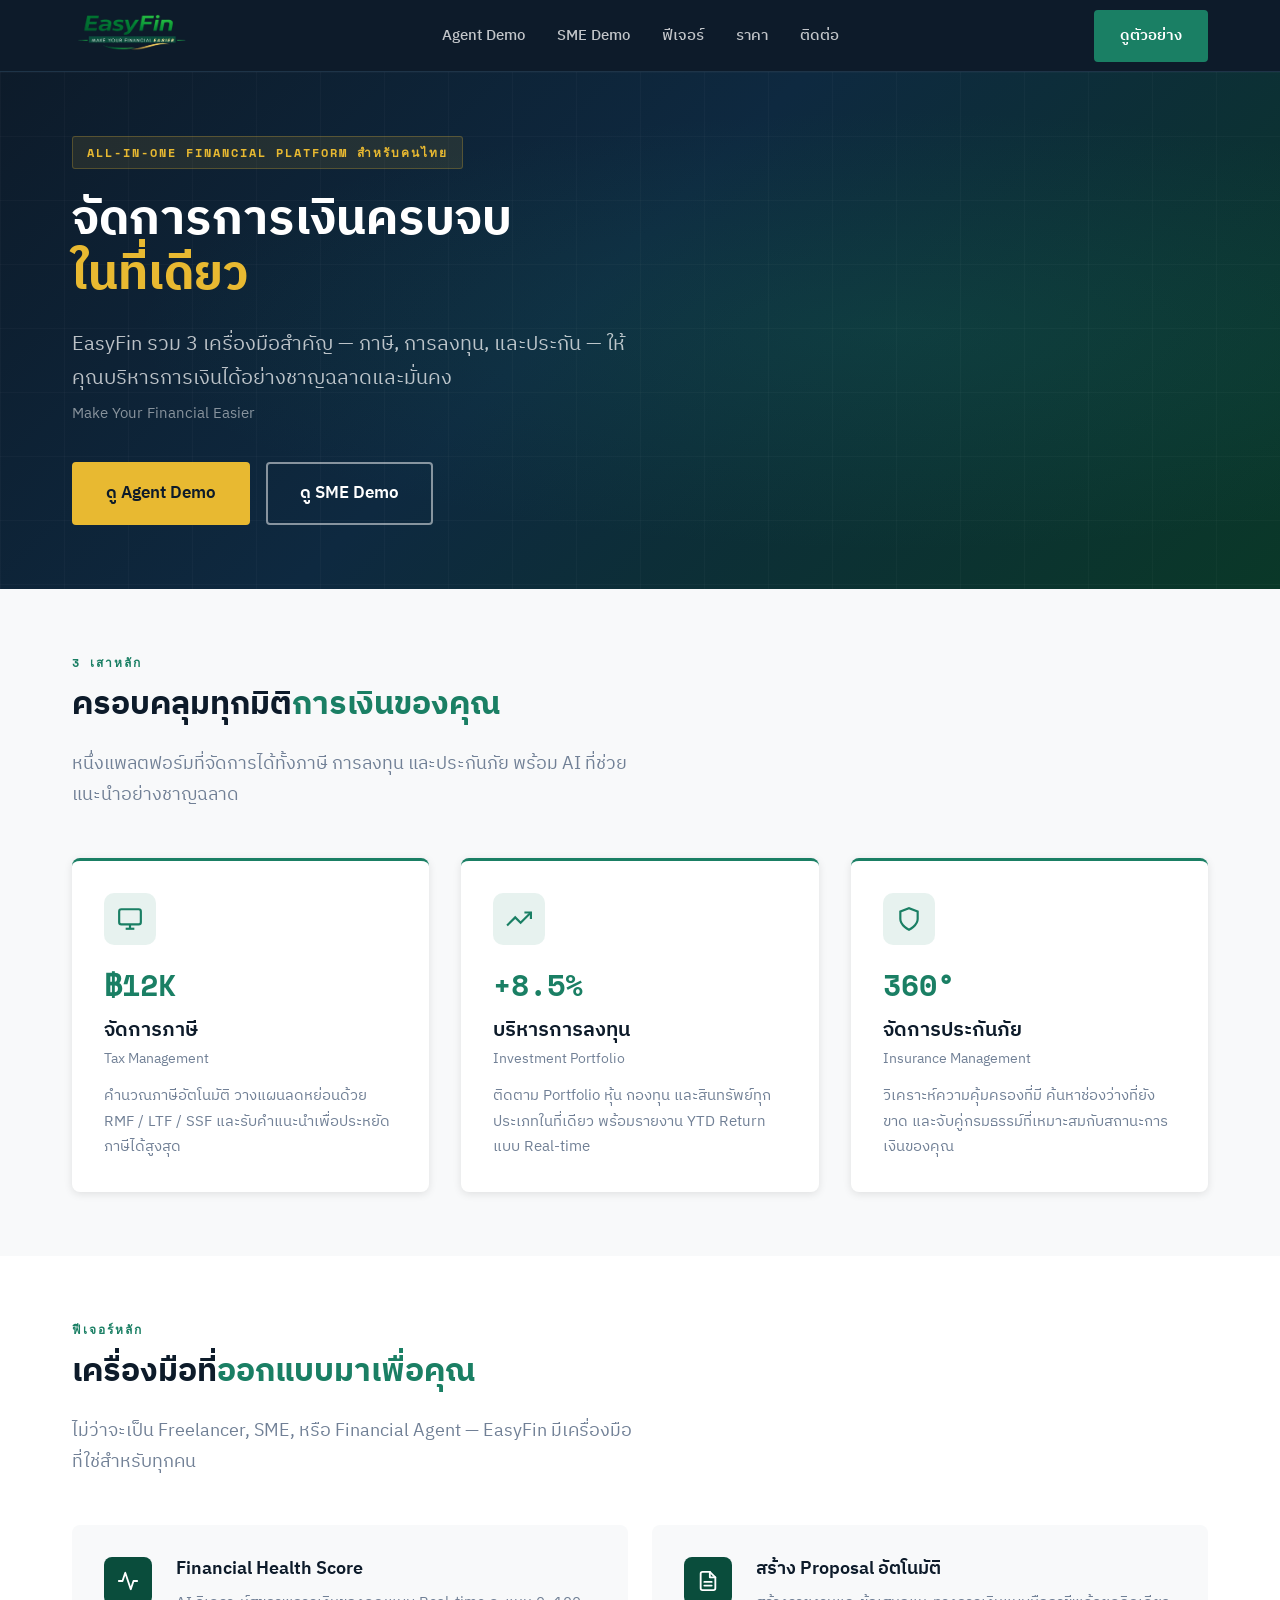
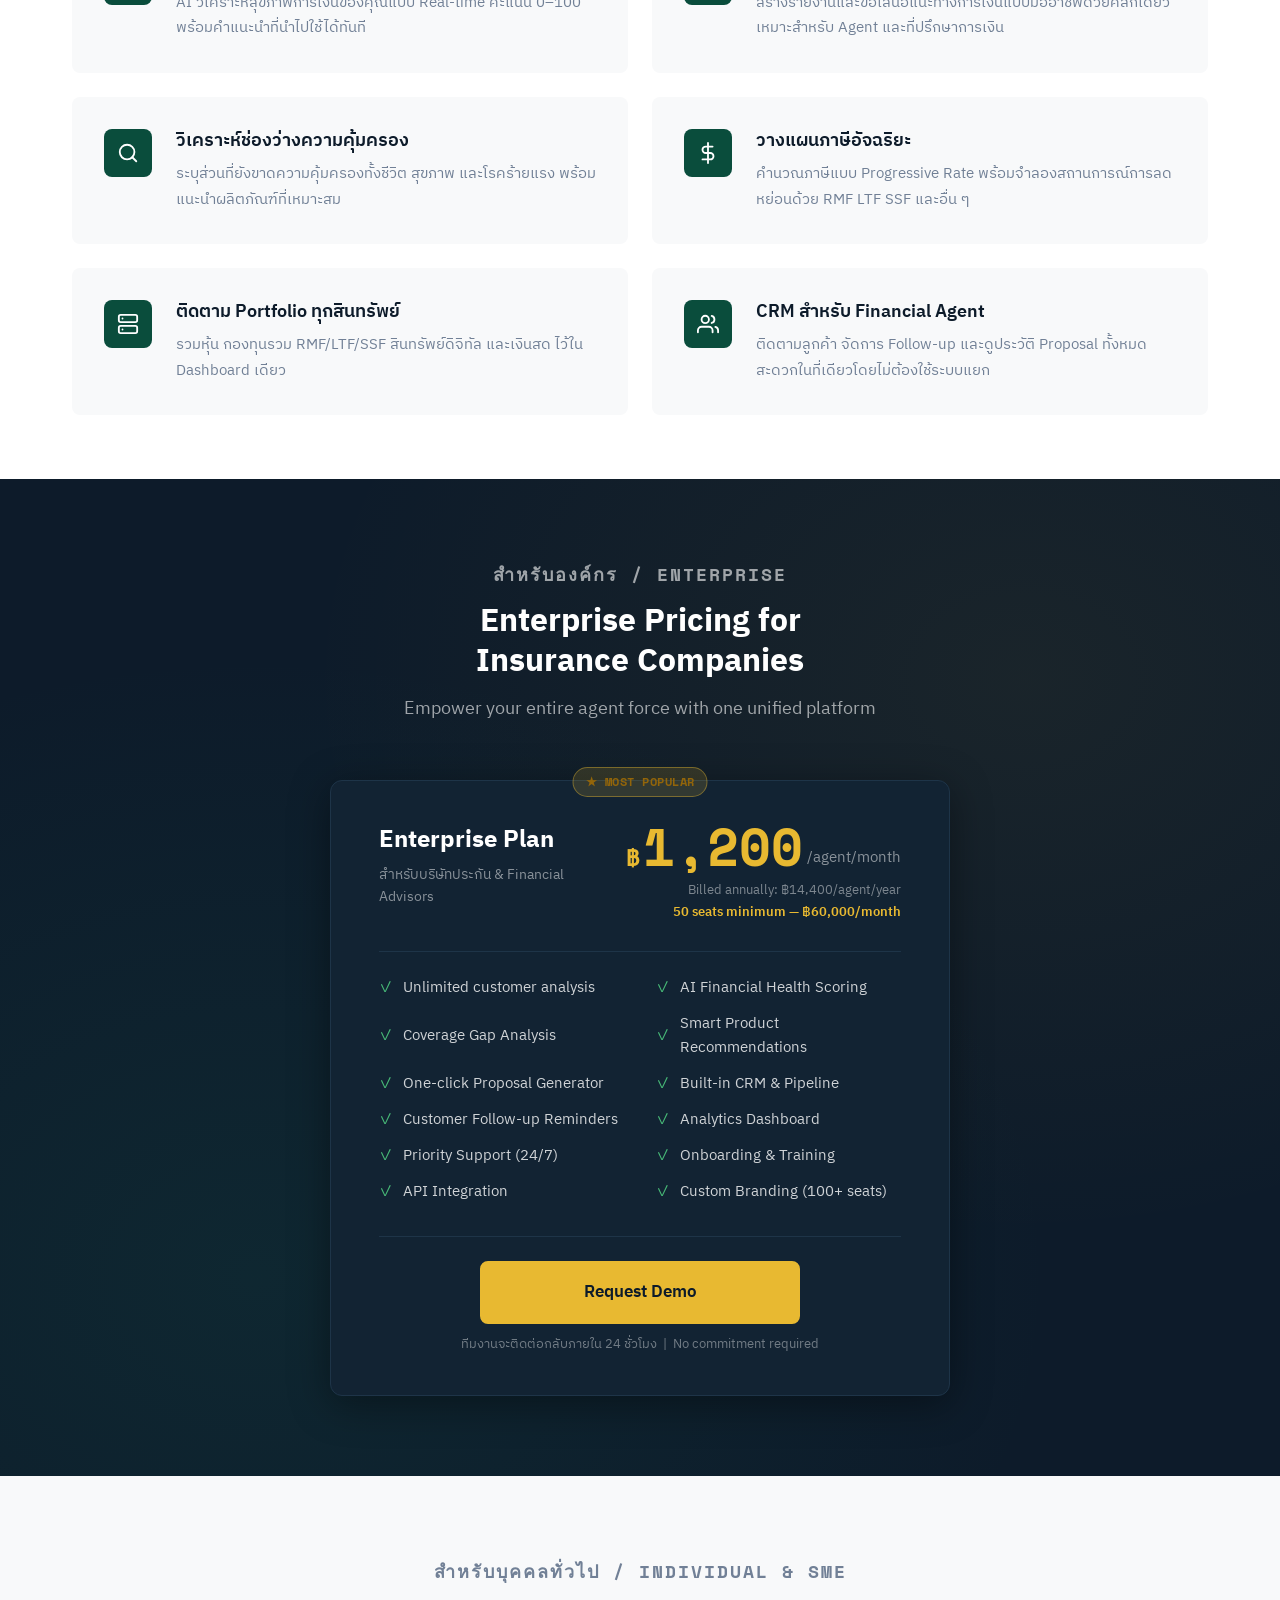
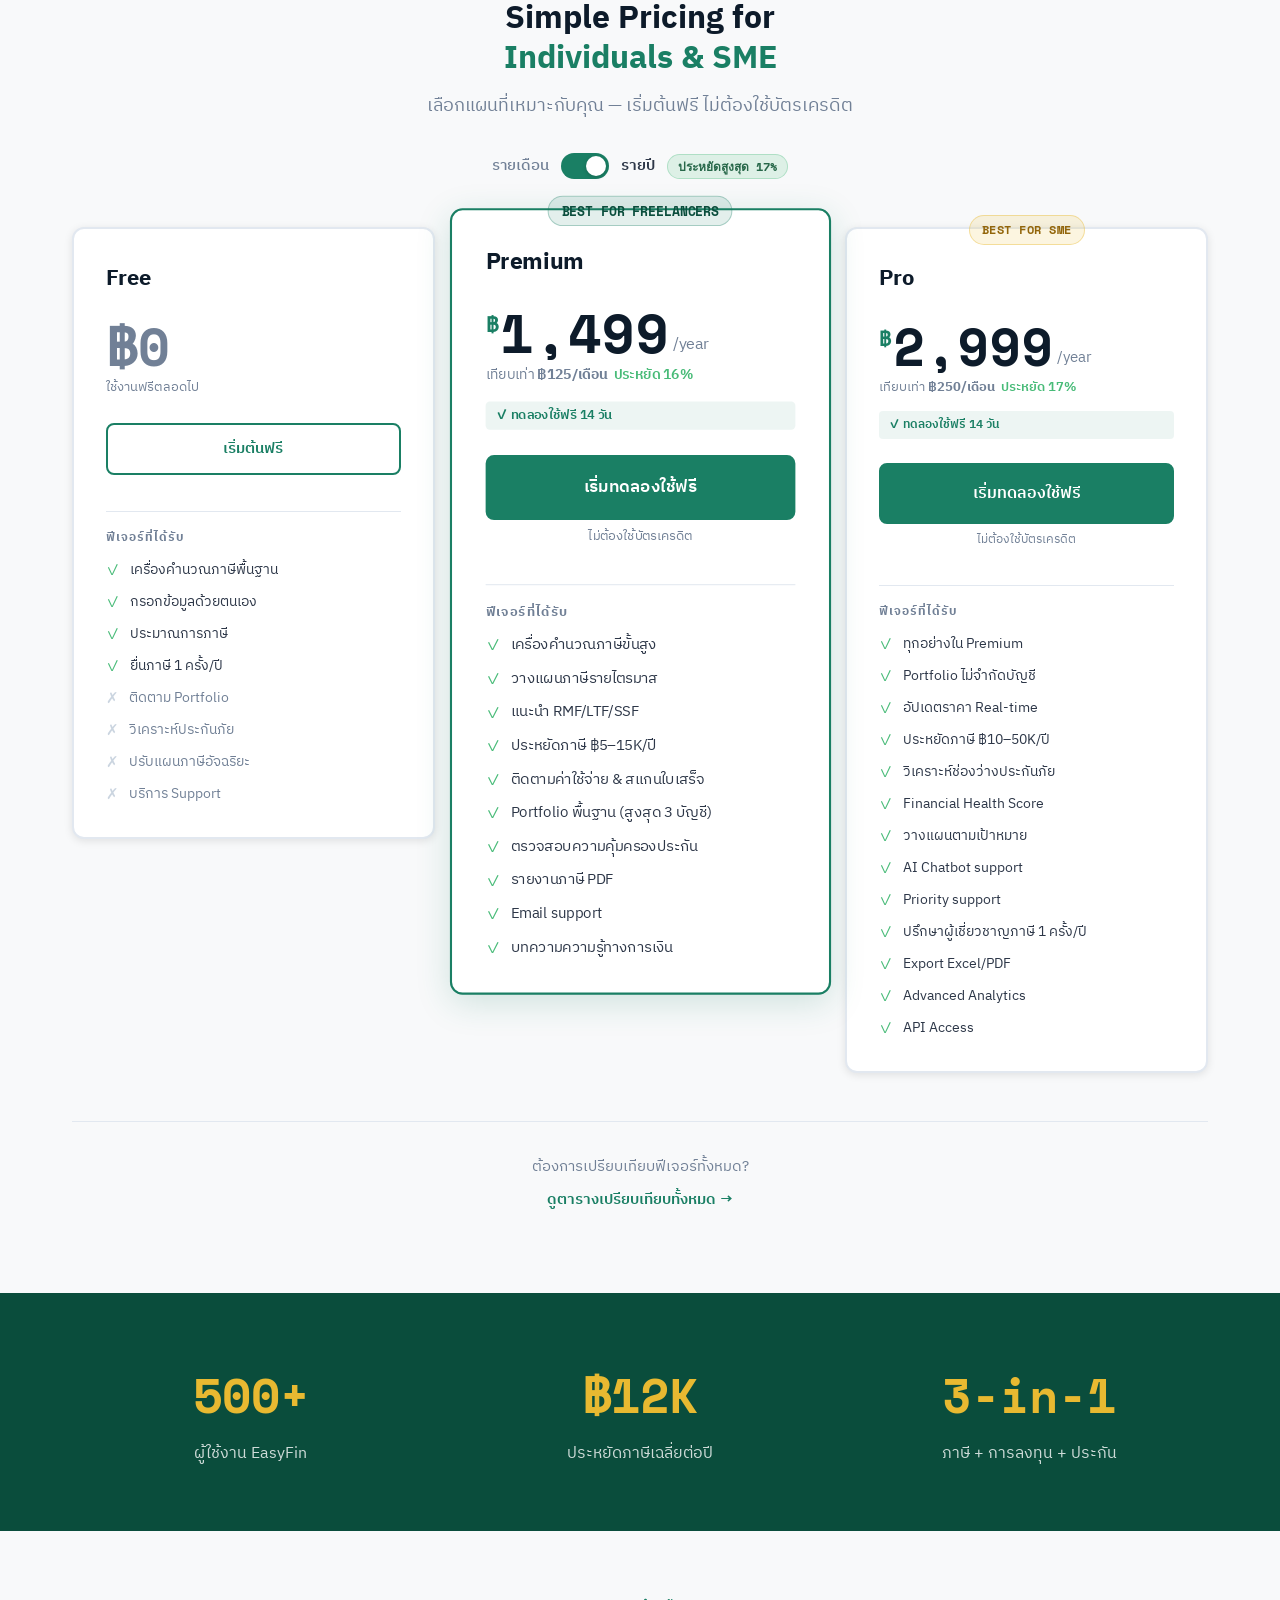
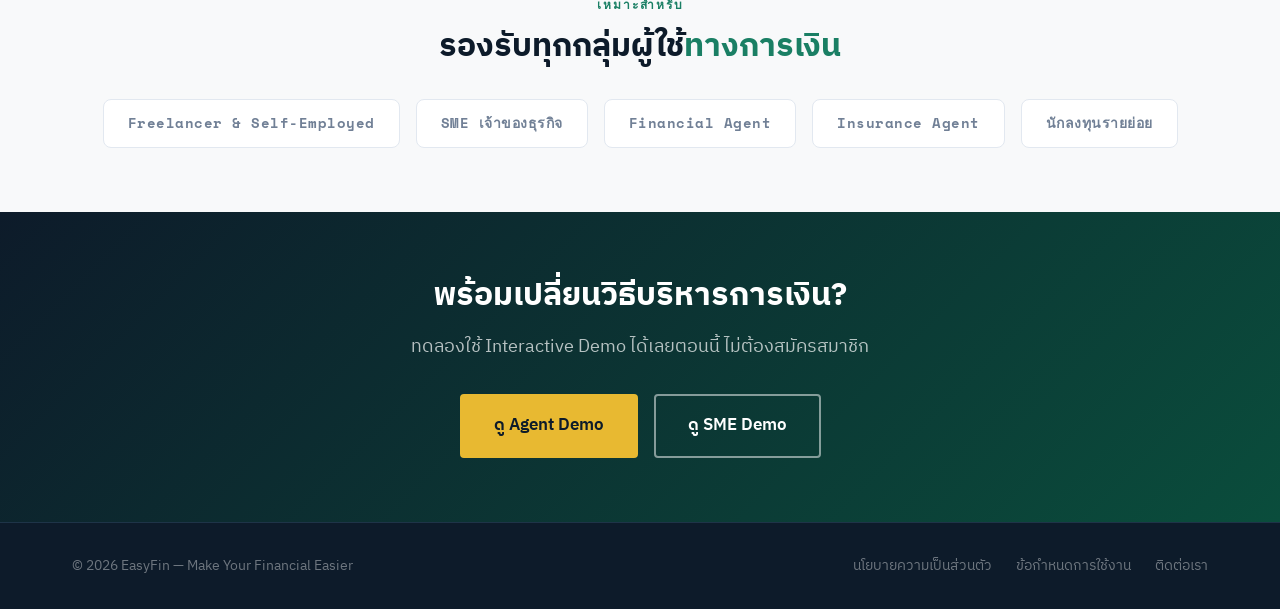
==== commit 56154b88: "Update index.html" ====
--- a/index.html
+++ b/index.html
@@ -20,7 +20,7 @@
     <div class="container header-inner">
 
       <a href="index.html" class="logo-link" aria-label="EasyFin หน้าหลัก">
-        <img src="Project%20Proposal.png" alt="EasyFin Logo"
+        <img src="ProjectProposal.png" alt="EasyFin Logo"
              onerror="this.style.display='none'; this.nextElementSibling.style.display='flex';" />
         <span class="logo-fallback">Easy<em>Fin</em></span>
       </a>
